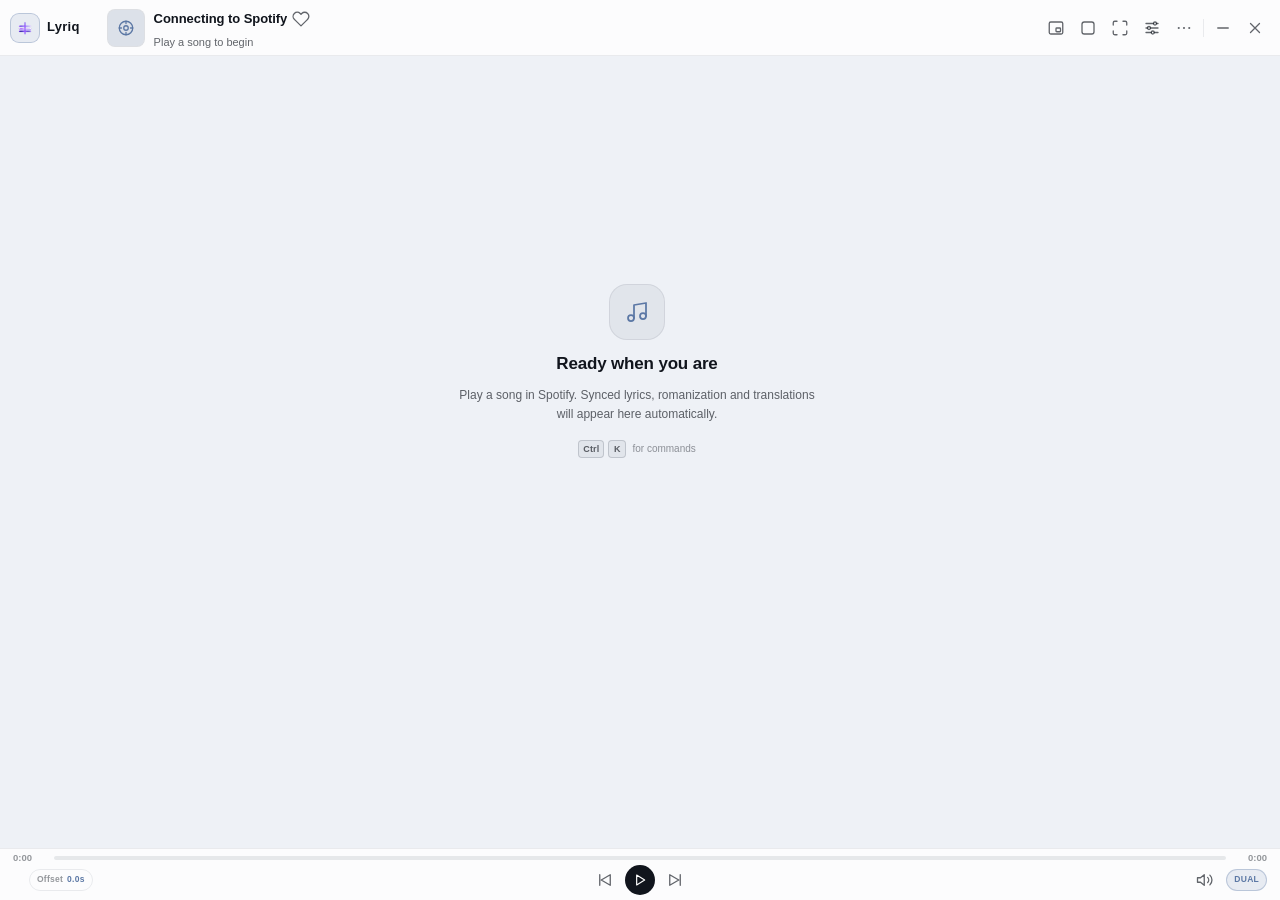
==== web/index.html @ ecde259e "Rebrand application to Lyriq and wire Lyriq Brand Assets - Rename application title to Lyriq across " ====
<!DOCTYPE html>
<html lang="en">
<head>
  <meta charset="UTF-8">
  <meta name="viewport" content="width=device-width, initial-scale=1.0">
  <meta name="color-scheme" content="dark light">
  <title>Lyriq</title>
  <link rel="icon" type="image/x-icon" href="favicon.ico">
  <link rel="stylesheet" href="style.css">
</head>
<body class="mode-window view-both enable-sweep" data-theme="dark" data-theme-choice="system">

  <svg class="sprite" aria-hidden="true" focusable="false" xmlns="http://www.w3.org/2000/svg">
    <symbol id="icon-play" viewBox="0 0 24 24"><path d="M7 4.5v15L19 12z"/></symbol>
    <symbol id="icon-pause" viewBox="0 0 24 24"><path d="M9 5v14M15 5v14"/></symbol>
    <symbol id="icon-prev" viewBox="0 0 24 24"><path d="M19 5v14L7 12zM5 5v14"/></symbol>
    <symbol id="icon-next" viewBox="0 0 24 24"><path d="M5 5v14l12-7zM19 5v14"/></symbol>
    <symbol id="icon-heart" viewBox="0 0 24 24"><path d="M20.8 4.6a5.5 5.5 0 0 0-7.8 0L12 5.7l-1.1-1.1a5.5 5.5 0 0 0-7.8 7.8l1.1 1.1L12 21.2l7.8-7.7 1.1-1.1a5.5 5.5 0 0 0-.1-7.8z"/></symbol>
    <symbol id="icon-heart-filled" viewBox="0 0 24 24"><path d="M20.8 4.6a5.5 5.5 0 0 0-7.8 0L12 5.7l-1.1-1.1a5.5 5.5 0 0 0-7.8 7.8l1.1 1.1L12 21.2l7.8-7.7 1.1-1.1a5.5 5.5 0 0 0-.1-7.8z" fill="currentColor" stroke="none"/></symbol>
    <symbol id="icon-music" viewBox="0 0 24 24"><path d="M9 18V5l12-2v13"/><circle cx="6" cy="18" r="3"/><circle cx="18" cy="16" r="3"/></symbol>
    <symbol id="icon-disc" viewBox="0 0 24 24"><circle cx="12" cy="12" r="9"/><circle cx="12" cy="12" r="3"/><path d="M12 3v3M12 18v3M3 12h3M18 12h3"/></symbol>
    <symbol id="icon-search" viewBox="0 0 24 24"><circle cx="11" cy="11" r="7"/><path d="M21 21l-4.3-4.3"/></symbol>
    <symbol id="icon-settings" viewBox="0 0 24 24"><path d="M4 6h10M18 6h2M4 12h2M10 12h10M4 18h7M15 18h5"/><circle cx="16" cy="6" r="2"/><circle cx="8" cy="12" r="2"/><circle cx="13" cy="18" r="2"/></symbol>
    <symbol id="icon-close" viewBox="0 0 24 24"><path d="M6 6l12 12M18 6L6 18"/></symbol>
    <symbol id="icon-minus" viewBox="0 0 24 24"><path d="M5 12h14"/></symbol>
    <symbol id="icon-pin" viewBox="0 0 24 24"><path d="M12 17v5M9 10.8a2 2 0 0 1-1.1 1.8l-1.8.9A2 2 0 0 0 5 15.2V16a1 1 0 0 0 1 1h12a1 1 0 0 0 1-1v-.8a2 2 0 0 0-1.1-1.8l-1.8-.9A2 2 0 0 1 15 10.8V7a1 1 0 0 1 1-1 2 2 0 0 0 0-4H8a2 2 0 0 0 0 4 1 1 0 0 1 1 1z"/></symbol>
    <symbol id="icon-pip" viewBox="0 0 24 24"><rect x="3" y="4" width="18" height="16" rx="2"/><rect x="12" y="12" width="6" height="5" rx="1"/></symbol>
    <symbol id="icon-square" viewBox="0 0 24 24"><rect x="4" y="4" width="16" height="16" rx="3"/></symbol>
    <symbol id="icon-expand" viewBox="0 0 24 24"><path d="M8 3H5a2 2 0 0 0-2 2v3M16 3h3a2 2 0 0 1 2 2v3M8 21H5a2 2 0 0 1-2-2v-3M16 21h3a2 2 0 0 0 2-2v-3"/></symbol>
    <symbol id="icon-collapse" viewBox="0 0 24 24"><path d="M9 3v4a2 2 0 0 1-2 2H3M15 3v4a2 2 0 0 0 2 2h4M9 21v-4a2 2 0 0 0-2-2H3M15 21v-4a2 2 0 0 1 2-2h4"/></symbol>
    <symbol id="icon-split" viewBox="0 0 24 24"><rect x="3" y="4" width="18" height="16" rx="2"/><path d="M12 4v16"/></symbol>
    <symbol id="icon-more" viewBox="0 0 24 24"><circle cx="5" cy="12" r="1.4" fill="currentColor" stroke="none"/><circle cx="12" cy="12" r="1.4" fill="currentColor" stroke="none"/><circle cx="19" cy="12" r="1.4" fill="currentColor" stroke="none"/></symbol>
    <symbol id="icon-copy" viewBox="0 0 24 24"><rect x="9" y="9" width="11" height="11" rx="2"/><path d="M5 15H4a2 2 0 0 1-2-2V4a2 2 0 0 1 2-2h9a2 2 0 0 1 2 2v1"/></symbol>
    <symbol id="icon-pencil" viewBox="0 0 24 24"><path d="M12 20h9M16.5 3.5a2.1 2.1 0 0 1 3 3L7 19l-4 1 1-4z"/></symbol>
    <symbol id="icon-check" viewBox="0 0 24 24"><path d="M20 6L9 17l-5-5"/></symbol>
    <symbol id="icon-download" viewBox="0 0 24 24"><path d="M12 3v12M7 10l5 5 5-5M5 21h14"/></symbol>
    <symbol id="icon-file-text" viewBox="0 0 24 24"><path d="M14 2H6a2 2 0 0 0-2 2v16a2 2 0 0 0 2 2h12a2 2 0 0 0 2-2V8z"/><path d="M14 2v6h6M9 13h6M9 17h6"/></symbol>
    <symbol id="icon-captions" viewBox="0 0 24 24"><rect x="3" y="5" width="18" height="14" rx="2"/><path d="M7 12h3M14 12h3M7 15h2M12 15h5"/></symbol>
    <symbol id="icon-printer" viewBox="0 0 24 24"><path d="M6 9V3h12v6M6 18H4a2 2 0 0 1-2-2v-4a2 2 0 0 1 2-2h16a2 2 0 0 1 2 2v4a2 2 0 0 1-2 2h-2"/><rect x="6" y="14" width="12" height="8" rx="1"/></symbol>
    <symbol id="icon-history" viewBox="0 0 24 24"><path d="M3 12a9 9 0 1 0 3-6.7L3 8"/><path d="M3 3v5h5M12 7v5l3 2"/></symbol>
    <symbol id="icon-book" viewBox="0 0 24 24"><path d="M4 19.5A2.5 2.5 0 0 1 6.5 17H20V3H6.5A2.5 2.5 0 0 0 4 5.5z"/><path d="M4 19.5A2.5 2.5 0 0 0 6.5 22H20v-5"/></symbol>
    <symbol id="icon-bookmark" viewBox="0 0 24 24"><path d="M6 3h12a1 1 0 0 1 1 1v17l-7-4-7 4V4a1 1 0 0 1 1-1z"/></symbol>
    <symbol id="icon-moon" viewBox="0 0 24 24"><path d="M21 12.8A9 9 0 1 1 11.2 3a7 7 0 0 0 9.8 9.8z"/></symbol>
    <symbol id="icon-sun" viewBox="0 0 24 24"><circle cx="12" cy="12" r="4"/><path d="M12 2v2M12 20v2M4.9 4.9l1.4 1.4M17.7 17.7l1.4 1.4M2 12h2M20 12h2M4.9 19.1l1.4-1.4M17.7 6.3l1.4-1.4"/></symbol>
    <symbol id="icon-monitor" viewBox="0 0 24 24"><rect x="2" y="3" width="20" height="14" rx="2"/><path d="M8 21h8M12 17v4"/></symbol>
    <symbol id="icon-globe" viewBox="0 0 24 24"><circle cx="12" cy="12" r="9"/><path d="M3 12h18M12 3a15 15 0 0 1 0 18a15 15 0 0 1 0-18z"/></symbol>
    <symbol id="icon-volume" viewBox="0 0 24 24"><path d="M11 5L6 9H2v6h4l5 4z"/><path d="M15.5 8.5a5 5 0 0 1 0 7M18.5 5.5a9 9 0 0 1 0 13"/></symbol>
    <symbol id="icon-database" viewBox="0 0 24 24"><ellipse cx="12" cy="5" rx="8" ry="3"/><path d="M4 5v6c0 1.7 3.6 3 8 3s8-1.3 8-3V5M4 11v6c0 1.7 3.6 3 8 3s8-1.3 8-3v-6"/></symbol>
    <symbol id="icon-trash" viewBox="0 0 24 24"><path d="M3 6h18M8 6V4h8v2M6 6l1 15h10l1-15M10 10v7M14 10v7"/></symbol>
    <symbol id="icon-folder" viewBox="0 0 24 24"><path d="M3 7a2 2 0 0 1 2-2h4l2 2h8a2 2 0 0 1 2 2v9a2 2 0 0 1-2 2H5a2 2 0 0 1-2-2z"/></symbol>
    <symbol id="icon-folder-open" viewBox="0 0 24 24"><path d="M3 7a2 2 0 0 1 2-2h4l2 2h8a2 2 0 0 1 2 2v2H5a2 2 0 0 0-2 2z"/><path d="M5 11h16l-2 8H3z"/></symbol>
    <symbol id="icon-refresh" viewBox="0 0 24 24"><path d="M21 12a9 9 0 1 1-2.6-6.4"/><path d="M21 3v6h-6"/></symbol>
    <symbol id="icon-arrow-left" viewBox="0 0 24 24"><path d="M19 12H5M11 18l-6-6 6-6"/></symbol>
    <symbol id="icon-keyboard" viewBox="0 0 24 24"><rect x="2" y="6" width="20" height="12" rx="2"/><path d="M6 10h.01M10 10h.01M14 10h.01M18 10h.01M6 14h.01M18 14h.01M9 14h6"/></symbol>
    <symbol id="icon-info" viewBox="0 0 24 24"><circle cx="12" cy="12" r="9"/><path d="M12 11v5M12 8h.01"/></symbol>
    <symbol id="icon-type" viewBox="0 0 24 24"><path d="M4 7V4h16v3M9 20h6M12 4v16"/></symbol>
    <symbol id="icon-zap" viewBox="0 0 24 24"><path d="M13 2L3 14h8l-1 8 10-12h-8z"/></symbol>
    <symbol id="icon-eye-off" viewBox="0 0 24 24"><path d="M3 3l18 18"/><path d="M10.6 10.6a2 2 0 0 0 2.8 2.8"/><path d="M9.9 5.2A9.8 9.8 0 0 1 12 5c6 0 10 7 10 7a17 17 0 0 1-3 3.8M6.6 6.6A17 17 0 0 0 2 12s4 7 10 7a10 10 0 0 0 4.3-1"/></symbol>
    <symbol id="icon-headphones" viewBox="0 0 24 24"><path d="M4 14v-2a8 8 0 0 1 16 0v2"/><rect x="2" y="14" width="4" height="7" rx="1.5"/><rect x="18" y="14" width="4" height="7" rx="1.5"/></symbol>
    <symbol id="icon-timer" viewBox="0 0 24 24"><circle cx="12" cy="13" r="8"/><path d="M12 9v4l2 2M9 2h6"/></symbol>
    <symbol id="icon-command" viewBox="0 0 24 24"><path d="M9 6a3 3 0 1 0-3 3h12a3 3 0 1 0-3-3v12a3 3 0 1 0 3-3H6a3 3 0 1 0 3 3z"/></symbol>
    <symbol id="icon-chevron-down" viewBox="0 0 24 24"><path d="M6 9l6 6 6-6"/></symbol>
    <symbol id="icon-chevron-up" viewBox="0 0 24 24"><path d="M6 15l6-6 6 6"/></symbol>
    <symbol id="icon-chevron-right" viewBox="0 0 24 24"><path d="M9 6l6 6-6 6"/></symbol>
    <symbol id="icon-alert" viewBox="0 0 24 24"><path d="M12 3L2 21h20z"/><path d="M12 9v5M12 17h.01"/></symbol>
    <symbol id="icon-cloud-off" viewBox="0 0 24 24"><path d="M3 3l18 18M7.5 7.5A5 5 0 0 1 17 11a4 4 0 0 1 2.5 7.2M5 11a4 4 0 0 0-1 7.8h10"/></symbol>
    <symbol id="icon-external" viewBox="0 0 24 24"><path d="M14 3h7v7M21 3l-9 9M18 13v6a2 2 0 0 1-2 2H5a2 2 0 0 1-2-2V8a2 2 0 0 1 2-2h6"/></symbol>
    <symbol id="icon-wifi" viewBox="0 0 24 24"><path d="M2 8.8a16 16 0 0 1 20 0M5 12.5a11 11 0 0 1 14 0M8.5 16a6 6 0 0 1 7 0"/><circle cx="12" cy="19.5" r=".6" fill="currentColor" stroke="none"/></symbol>
    <symbol id="icon-window" viewBox="0 0 24 24"><rect x="3" y="4" width="18" height="16" rx="2"/><path d="M3 9h18"/></symbol>
  </svg>

  <div class="album-backdrop" id="albumBackdrop" aria-hidden="true"></div>

  <div class="app-shell" id="appShell">
    <div class="square-header pywebview-drag-region" id="squareHeader">
      <span class="square-title" id="squareTitle">Connecting…</span>
      <div class="square-header-actions no-drag">
        <button class="icon-btn square-mini-btn" id="btnSquarePin" type="button" aria-label="Always on top" data-tooltip="Always on top">
          <svg class="icon"><use href="#icon-pin"></use></svg>
        </button>
        <button class="icon-btn square-mini-btn" id="btnSquareExpand" type="button" aria-label="Card mode" data-tooltip="Normal mode">
          <svg class="icon"><use href="#icon-expand"></use></svg>
        </button>
        <button class="icon-btn square-mini-btn close-btn" id="btnSquareClose" type="button" aria-label="Close" data-tooltip="Close">
          <svg class="icon"><use href="#icon-close"></use></svg>
        </button>
      </div>
    </div>

    <header class="topbar pywebview-drag-region" id="topbar">
      <div class="brand no-drag">
        <span class="brand-mark" aria-hidden="true"><img src="assets/logo-symbol.png" alt="Lyriq" class="brand-logo-img"></span>
        <span class="brand-name">Lyriq</span>
        <span class="live-bars" id="liveBars" aria-hidden="true"><span></span><span></span><span></span></span>
      </div>

      <div class="now-playing no-drag" id="trackCard">
        <div class="np-art-wrap" id="npArtWrap" title="Scroll to change Windows volume">
          <img class="np-art" id="trackArtwork" alt="" hidden>
          <span class="np-art-fallback" id="trackDisc" aria-hidden="true"><svg class="icon"><use href="#icon-disc"></use></svg></span>
        </div>
        <div class="np-meta">
          <div class="np-title-line">
            <h1 class="track-title" id="trackTitle">Connecting to Spotify</h1>
            <button class="icon-btn heart-btn" id="btnHeart" type="button" aria-label="Favorite song" aria-pressed="false" data-tooltip="Favorite">
              <svg class="icon"><use id="heartUse" href="#icon-heart"></use></svg>
            </button>
          </div>
          <p class="track-sub"><span id="trackArtist">Play a song to begin</span><span class="sep" id="subSep" aria-hidden="true" hidden>·</span><span id="trackAlbum"></span></p>
        </div>
      </div>

      <div class="top-badges no-drag" id="topBadges">
        <span class="badge lang-badge" id="flagBadge" hidden></span>
        <span class="badge provider-badge" id="providerBadge" hidden></span>
        <span class="badge unsynced-badge" id="syncBadge" hidden>UNSYNCED</span>
        <span class="badge ghost-badge" id="ghostBadge" hidden>GHOST</span>
        <span class="badge timer-badge" id="sleepTimerBadge" tabindex="0" role="button" aria-label="Sleep timer active. Activate to cancel." hidden>
          <svg class="icon" aria-hidden="true"><use href="#icon-timer"></use></svg><span id="sleepTimerText">--:--</span>
        </span>
        <span class="status-chip" id="translationStatus" hidden><span class="spinner" aria-hidden="true"></span><span>Translating</span></span>
      </div>

      <div class="top-actions no-drag">
        <button class="icon-btn" id="btnMini" type="button" aria-label="Mini mode" data-tooltip="Mini mode (Ctrl+Shift+M)">
          <svg class="icon"><use href="#icon-pip"></use></svg>
        </button>
        <button class="icon-btn" id="btnSquare" type="button" aria-label="Square mode" data-tooltip="Square mode (Ctrl+Shift+S)">
          <svg class="icon"><use href="#icon-square"></use></svg>
        </button>
        <button class="icon-btn" id="btnFullscreen" type="button" aria-label="Fullscreen" aria-pressed="false" data-tooltip="Fullscreen (F11)">
          <svg class="icon"><use href="#icon-expand"></use></svg>
        </button>
        <button class="icon-btn" id="btnSettings" type="button" aria-label="Settings" data-tooltip="Settings">
          <svg class="icon"><use href="#icon-settings"></use></svg>
        </button>
        <button class="icon-btn" id="btnOverflow" type="button" aria-label="More actions" aria-haspopup="menu" aria-expanded="false" data-tooltip="More actions">
          <svg class="icon"><use href="#icon-more"></use></svg>
        </button>
        <span class="top-divider" aria-hidden="true"></span>
        <button class="icon-btn window-btn" id="btnMin" type="button" aria-label="Minimize window" data-tooltip="Minimize">
          <svg class="icon"><use href="#icon-minus"></use></svg>
        </button>
        <button class="icon-btn window-btn close-btn" id="btnClose" type="button" aria-label="Close window" data-tooltip="Close">
          <svg class="icon"><use href="#icon-close"></use></svg>
        </button>
      </div>

      <div class="menu top-menu" id="overflowMenu" role="menu" aria-label="More actions" hidden>
        <button class="menu-item" id="menuSearchLyrics" type="button" role="menuitem" data-icon="search"><span>Search lyrics</span></button>
        <button class="menu-item" id="menuPalette" type="button" role="menuitem" data-icon="command"><span>Command palette</span><kbd>Ctrl K</kbd></button>
        <div class="menu-sep" role="separator"></div>
        <button class="menu-item" id="menuPin" type="button" role="menuitemcheckbox" aria-checked="false" data-icon="pin"><span>Always on top</span></button>
        <button class="menu-item" id="btnSplitLayout" type="button" role="menuitemcheckbox" aria-checked="false" data-icon="split" hidden><span>Split layout</span></button>
        <button class="menu-item" id="menuGhost" type="button" role="menuitemcheckbox" aria-checked="false" data-icon="eye-off"><span>Ghost mode</span></button>
        <button class="menu-item" id="menuLowPower" type="button" role="menuitemcheckbox" aria-checked="false" data-icon="zap"><span>Low power</span></button>
        <button class="menu-item" id="menuDiscord" type="button" role="menuitemcheckbox" aria-checked="true" data-icon="headphones"><span>Discord presence</span></button>
        <div class="menu-sep" role="separator"></div>
        <button class="menu-item" id="btnHistoryOpen" type="button" role="menuitem" data-icon="history"><span>Song history</span></button>
        <button class="menu-item" id="btnVocabOpen" type="button" role="menuitem" data-icon="book"><span>Vocabulary</span></button>
        <div class="menu-sep" role="separator"></div>
        <button class="menu-item" id="menuExportLrc" type="button" role="menuitem" data-icon="file-text"><span>Export LRC</span></button>
        <button class="menu-item" id="menuExportSrt" type="button" role="menuitem" data-icon="captions"><span>Export SRT</span></button>
        <button class="menu-item" id="menuExportSheet" type="button" role="menuitem" data-icon="printer"><span>Export poster</span></button>
        <button class="menu-item" id="menuOpenLrc" type="button" role="menuitem" data-icon="folder-open"><span>Open LRC folder</span></button>
      </div>
    </header>

    <main class="workspace" id="workspace">
      <section class="fullscreen-stage" id="fullscreenStage" aria-label="Now playing">
        <div class="stage-art-wrap">
          <img class="stage-art" id="stageArtwork" alt="" hidden>
          <span class="stage-disc" id="stageDisc" aria-hidden="true"><svg class="icon"><use href="#icon-disc"></use></svg></span>
        </div>
        <div class="stage-meta">
          <span class="eyebrow">Now playing</span>
          <h2 class="stage-title" id="stageTitle">No track</h2>
          <p class="stage-artist" id="stageArtist">Open Spotify and play a song</p>
          <p class="stage-album" id="stageAlbum"></p>
          <div class="stage-tags">
            <span class="badge" id="stageLang" hidden></span>
            <span class="badge" id="stageProvider" hidden></span>
          </div>
        </div>
      </section>

      <section class="lyrics-pane" id="lyricsPane">
        <div class="preview-banner" id="previewBanner" role="status" hidden>
          <svg class="icon" aria-hidden="true"><use href="#icon-history"></use></svg>
          <span class="preview-label" id="previewLabel">Preview</span>
          <button class="text-btn" id="btnBackToLive" type="button"><svg class="icon" aria-hidden="true"><use href="#icon-arrow-left"></use></svg> Back to live</button>
        </div>

        <div class="instrumental-pill" id="instrumentalPill" hidden>
          <svg class="icon" aria-hidden="true"><use href="#icon-music"></use></svg>
          <span id="instrumentalText">Instrumental</span>
        </div>

        <div class="lyrics-scroll" id="lyricsViewport">
          <div class="empty-state" id="idleState">
            <span class="empty-icon" aria-hidden="true"><svg class="icon"><use href="#icon-music"></use></svg></span>
            <h2>Ready when you are</h2>
            <p>Play a song in Spotify. Synced lyrics, romanization and translations will appear here automatically.</p>
            <div class="empty-hint"><kbd>Ctrl</kbd><kbd>K</kbd><span>for commands</span></div>
          </div>

          <div class="skeleton" id="skeletonState" aria-hidden="true" hidden>
            <div class="sk-line w-72"></div>
            <div class="sk-line w-52 sk-small"></div>
            <div class="sk-space"></div>
            <div class="sk-line w-88"></div>
            <div class="sk-line w-64 sk-small"></div>
            <div class="sk-space"></div>
            <div class="sk-line w-80"></div>
            <div class="sk-line w-44 sk-small"></div>
            <div class="sk-space"></div>
            <div class="sk-line w-68"></div>
            <div class="sk-line w-56 sk-small"></div>
          </div>

          <div class="lyrics-list" id="lyricsList" role="list" hidden></div>

          <div class="empty-state error-state" id="noLyricsState" role="alert" hidden>
            <span class="empty-icon" id="errorIcon" aria-hidden="true"><svg class="icon"><use href="#icon-search"></use></svg></span>
            <h2 id="errorTitle">No lyrics found</h2>
            <p id="errorMessage">This track has no lyrics in the library yet.</p>
            <div class="empty-actions">
              <button class="btn btn-primary" id="btnRetry" type="button"><svg class="icon" aria-hidden="true"><use href="#icon-refresh"></use></svg> Retry</button>
              <button class="btn" id="btnSearchLyrics" type="button"><svg class="icon" aria-hidden="true"><use href="#icon-search"></use></svg> Search lyrics</button>
            </div>
          </div>
        </div>
      </section>
    </main>

    <footer class="player-dock" id="playerDock">
      <div class="dock-progress">
        <span class="time-stamp" id="currentTime">0:00</span>
        <div class="scrub-track" id="scrubTrack" role="slider" tabindex="0" aria-label="Seek" aria-valuemin="0" aria-valuemax="0" aria-valuenow="0">
          <span class="scrub-fill" id="scrubFill"></span>
          <span class="scrub-handle" id="scrubHandle"></span>
        </div>
        <span class="time-stamp" id="totalTime">0:00</span>
      </div>
      <div class="dock-main">
        <div class="dock-left">
          <span class="playing-indicator" id="playingIndicator" aria-hidden="true"><span></span><span></span><span></span></span>
          <button class="dock-chip" id="btnOffsetChip" type="button" data-tooltip="Lyric offset for this song" aria-label="Lyric offset for this song">
            <span>Offset</span><span class="dock-offset" id="dockOffset">0.0s</span>
          </button>
        </div>
        <div class="dock-controls">
          <button class="icon-btn transport" id="btnPrev" type="button" aria-label="Previous track" data-tooltip="Previous">
            <svg class="icon"><use href="#icon-prev"></use></svg>
          </button>
          <button class="play-btn" id="btnPlayPause" type="button" aria-label="Play" data-tooltip="Play or pause">
            <svg class="icon"><use id="playUse" href="#icon-play"></use></svg>
          </button>
          <button class="icon-btn transport" id="btnNext" type="button" aria-label="Next track" data-tooltip="Next">
            <svg class="icon"><use href="#icon-next"></use></svg>
          </button>
        </div>
        <div class="dock-right">
          <button class="icon-btn" id="btnVolume" type="button" aria-label="Volume help" data-tooltip="Scroll the album art to change Windows volume">
            <svg class="icon"><use href="#icon-volume"></use></svg>
          </button>
          <button class="dock-chip view-chip" id="btnViewMode" type="button" data-tooltip="Lyrics view: Dual, translation or original" aria-label="Cycle lyrics view mode">
            <span id="viewModeText">DUAL</span>
          </button>
        </div>
      </div>
    </footer>

    <footer class="square-footer" id="squareFooter">
      <div class="square-progress-bar" id="squareScrubTrack" role="slider" tabindex="0" aria-label="Seek" aria-valuemin="0" aria-valuemax="0" aria-valuenow="0">
        <span class="square-progress-fill" id="squareScrubFill"></span>
      </div>
      <div class="square-footer-main">
        <div class="square-footer-left">
          <span class="square-time" id="squareTime">0:00</span>
          <button class="square-chip" id="btnSquareViewMode" type="button" data-tooltip="Cycle lyrics view (Dual / Translation / Original)" aria-label="Cycle lyrics view">
            <span id="squareViewModeText">DUAL</span>
          </button>
        </div>
        <div class="square-footer-center">
          <button class="icon-btn square-ctrl-btn" id="btnSquarePrev" type="button" aria-label="Previous track" data-tooltip="Previous">
            <svg class="icon"><use href="#icon-prev"></use></svg>
          </button>
          <button class="icon-btn square-ctrl-btn square-play-btn" id="btnSquarePlay" type="button" aria-label="Play" data-tooltip="Play or pause">
            <svg class="icon"><use id="squarePlayUse" href="#icon-play"></use></svg>
          </button>
          <button class="icon-btn square-ctrl-btn" id="btnSquareNext" type="button" aria-label="Next track" data-tooltip="Next">
            <svg class="icon"><use href="#icon-next"></use></svg>
          </button>
        </div>
        <div class="square-footer-right">
          <button class="icon-btn square-ctrl-btn" id="btnSquareToMini" type="button" aria-label="Mini mode" data-tooltip="Mini mode (Ctrl+Shift+M)">
            <svg class="icon"><use href="#icon-pip"></use></svg>
          </button>
          <button class="icon-btn square-ctrl-btn" id="btnSquareToCard" type="button" aria-label="Card mode" data-tooltip="Card mode">
            <svg class="icon"><use href="#icon-split"></use></svg>
          </button>
          <div class="square-resize-handle no-drag" id="squareResizeHandle" title="Drag to resize square. Double-click to cycle sizes.">
            <svg viewBox="0 0 10 10" width="10" height="10" aria-hidden="true">
              <path d="M8 2 L2 8 M9 5 L5 9 M9 8 L8 9" stroke="currentColor" stroke-width="1.2" stroke-linecap="round" fill="none"/>
            </svg>
          </div>
        </div>
      </div>
    </footer>
  </div>

  <div class="mini-bar pywebview-drag-region" id="miniBar" hidden>
    <div class="mini-resize-handle mini-resize-left no-drag" id="miniResizeLeft" title="Drag to resize width. Double-click to cycle width presets."></div>
    <div class="mini-resize-handle mini-resize-right no-drag" id="miniResizeRight" title="Drag to resize width. Double-click to cycle width presets."></div>
    <div class="mini-main-row">
      <div class="mini-art-wrap no-drag" id="miniArtWrap" title="Scroll to change Windows volume">
        <img class="mini-art" id="miniArtwork" alt="" hidden>
        <span class="mini-art-fallback" id="miniDisc" aria-hidden="true"><svg class="icon"><use href="#icon-disc"></use></svg></span>
      </div>
      <div class="mini-center">
        <div class="mini-line" id="miniOriginal">Connecting…</div>
        <div class="mini-romaji" id="miniRomaji"></div>
        <div class="mini-translation" id="miniTranslation"></div>
        <div class="mini-progress" aria-hidden="true"><span id="miniProgressFill"></span></div>
      </div>
      <div class="mini-actions no-drag">
        <button class="mini-btn" id="btnMiniPlay" type="button" aria-label="Play" data-tooltip="Play or pause">
          <svg class="icon"><use id="miniPlayUse" href="#icon-play"></use></svg>
        </button>
        <button class="mini-btn" id="btnMiniNext" type="button" aria-label="Next track" data-tooltip="Next">
          <svg class="icon"><use href="#icon-next"></use></svg>
        </button>
        <button class="mini-btn" id="btnMiniLyrics" type="button" aria-label="Show lyrics" aria-pressed="false" data-tooltip="Show lyrics">
          <svg class="icon"><use id="miniLyricsUse" href="#icon-chevron-up"></use></svg>
        </button>
        <button class="mini-btn" id="btnMiniOpen" type="button" aria-label="Open full window" data-tooltip="Open full window">
          <svg class="icon"><use href="#icon-expand"></use></svg>
        </button>
        <button class="mini-btn" id="btnMiniSquare" type="button" aria-label="Square mode" data-tooltip="Square mode (Ctrl+Shift+S)">
          <svg class="icon"><use href="#icon-square"></use></svg>
        </button>
        <button class="mini-btn hover-action" id="btnMiniPin" type="button" aria-label="Always on top" aria-pressed="false" data-tooltip="Always on top">
          <svg class="icon"><use href="#icon-pin"></use></svg>
        </button>
        <button class="mini-btn hover-action close-btn" id="btnMiniClose" type="button" aria-label="Close window" data-tooltip="Close">
          <svg class="icon"><use href="#icon-close"></use></svg>
        </button>
      </div>
    </div>
    <div class="mini-drawer" id="miniDrawer" hidden>
      <div class="mini-lyrics-scroll" id="miniLyricsScroll"></div>
    </div>
  </div>

  <div class="overlay" id="settingsOverlay" hidden>
    <aside class="sheet" id="settingsSheet" role="dialog" aria-modal="true" aria-labelledby="settingsTitle" tabindex="-1">
      <header class="sheet-head">
        <div>
          <span class="eyebrow">Preferences</span>
          <h2 id="settingsTitle">Settings</h2>
        </div>
        <button class="icon-btn" id="btnSettingsClose" type="button" aria-label="Close settings" data-tooltip="Close">
          <svg class="icon"><use href="#icon-close"></use></svg>
        </button>
      </header>
      <nav class="sheet-tabs" role="tablist" aria-label="Settings sections">
        <button class="sheet-tab is-active" id="tab-appearance" type="button" role="tab" aria-selected="true" aria-controls="panel-appearance" data-tab="appearance">Appearance</button>
        <button class="sheet-tab" id="tab-lyrics" type="button" role="tab" aria-selected="false" aria-controls="panel-lyrics" data-tab="lyrics" tabindex="-1">Lyrics</button>
        <button class="sheet-tab" id="tab-translation" type="button" role="tab" aria-selected="false" aria-controls="panel-translation" data-tab="translation" tabindex="-1">Translation</button>
        <button class="sheet-tab" id="tab-playback" type="button" role="tab" aria-selected="false" aria-controls="panel-playback" data-tab="playback" tabindex="-1">Playback</button>
        <button class="sheet-tab" id="tab-shortcuts" type="button" role="tab" aria-selected="false" aria-controls="panel-shortcuts" data-tab="shortcuts" tabindex="-1">Shortcuts</button>
        <button class="sheet-tab" id="tab-data" type="button" role="tab" aria-selected="false" aria-controls="panel-data" data-tab="data" tabindex="-1">Data</button>
        <button class="sheet-tab" id="tab-about" type="button" role="tab" aria-selected="false" aria-controls="panel-about" data-tab="about" tabindex="-1">About</button>
      </nav>
      <div class="sheet-body">
        <section class="sheet-panel" id="panel-appearance" role="tabpanel" aria-labelledby="tab-appearance">
          <div class="setting-block">
            <span class="setting-label">Theme</span>
            <div class="segmented" id="themeGroup" role="group" aria-label="Theme">
              <button type="button" data-theme-choice="system"><svg class="icon" aria-hidden="true"><use href="#icon-monitor"></use></svg> System</button>
              <button type="button" data-theme-choice="dark"><svg class="icon" aria-hidden="true"><use href="#icon-moon"></use></svg> Dark</button>
              <button type="button" data-theme-choice="light"><svg class="icon" aria-hidden="true"><use href="#icon-sun"></use></svg> Light</button>
              <button type="button" data-theme-choice="oled">OLED</button>
            </div>
            <p class="setting-help">The album art sets a dynamic accent and a still, blurred backdrop.</p>
          </div>
          <div class="setting-row">
            <div><span class="setting-label">Font size</span><span class="setting-help">Scale lyrics and interface text.</span></div>
            <output class="setting-value" id="fontScaleVal">100%</output>
          </div>
          <input class="slider" id="sliderFontScale" type="range" min="85" max="130" step="5" value="100" aria-label="Font scale">
          <div class="setting-row">
            <div><span class="setting-label">Low power</span><span class="setting-help">Disables animation, the backdrop and the smooth playback loop.</span></div>
            <button class="switch" id="checkLowPower" type="button" role="switch" data-tooltip="Low power mode" aria-checked="false" aria-label="Low power mode"><span class="switch-thumb"></span></button>
          </div>
        </section>

        <section class="sheet-panel" id="panel-lyrics" role="tabpanel" aria-labelledby="tab-lyrics" hidden>
          <div class="setting-block">
            <span class="setting-label">Lyrics view</span>
            <div class="segmented" id="viewModeGroup" role="group" aria-label="Lyrics view">
              <button type="button" data-lyrics-mode="both">Dual</button>
              <button type="button" data-lyrics-mode="trans-only">Translation</button>
              <button type="button" data-lyrics-mode="orig-only">Original</button>
            </div>
          </div>
          <div class="setting-row">
            <div><span class="setting-label">Romanization</span><span class="setting-help" id="romajiSettingsLabel">Phonetics (Romanization)</span></div>
            <button class="switch" id="checkRomaji" type="button" role="switch" data-tooltip="Romanization" aria-checked="true" aria-label="Romanization"><span class="switch-thumb"></span></button>
          </div>
          <div class="setting-row">
            <div><span class="setting-label">Karaoke sweep</span><span class="setting-help">Ink the active line as it is sung.</span></div>
            <button class="switch" id="checkSweep" type="button" role="switch" data-tooltip="Karaoke sweep" aria-checked="true" aria-label="Karaoke sweep"><span class="switch-thumb"></span></button>
          </div>
          <div class="setting-row">
            <div><span class="setting-label">Word lookup</span><span class="setting-help">Double-click any word to translate it.</span></div>
            <button class="switch" id="checkLearner" type="button" role="switch" data-tooltip="Word lookup" aria-checked="true" aria-label="Word lookup"><span class="switch-thumb"></span></button>
          </div>
          <div class="setting-block offset-block">
            <span class="setting-label">Sync offset</span>
            <p class="setting-help">Saved per song. Positive values delay the lyrics.</p>
            <div class="nudge-row">
              <button class="nudge-btn" id="btnNudgeMinus" type="button" aria-label="Offset back 0.2 seconds">−0.2s</button>
              <output class="nudge-val" id="nudgeOffsetVal">0.0s</output>
              <button class="nudge-btn" id="btnNudgePlus" type="button" aria-label="Offset forward 0.2 seconds">+0.2s</button>
              <button class="nudge-btn reset" id="btnNudgeReset" type="button">Reset</button>
            </div>
            <p class="setting-help" id="offsetSongLabel">No song selected.</p>
          </div>
        </section>

        <section class="sheet-panel" id="panel-translation" role="tabpanel" aria-labelledby="tab-translation" hidden>
          <div class="setting-block">
            <span class="setting-label">Translate into</span>
            <div class="select" id="langSelect" data-value="en"></div>
            <p class="setting-help">Changing the language reloads the current lyrics and translations.</p>
          </div>
          <div class="setting-block">
            <span class="setting-label">Providers</span>
            <p class="setting-help">Lyrics come from local LRC files, LRCLIB or NetEase. Translation and phonetics run in the background, then stream into the view.</p>
          </div>
        </section>

        <section class="sheet-panel" id="panel-playback" role="tabpanel" aria-labelledby="tab-playback" hidden>
          <div class="setting-row">
            <div><span class="setting-label">Discord presence</span><span class="setting-help">Share the current song on Discord.</span></div>
            <button class="switch" id="checkDiscord" type="button" role="switch" data-tooltip="Discord presence" aria-checked="true" aria-label="Discord presence"><span class="switch-thumb"></span></button>
          </div>
          <div class="setting-row">
            <div><span class="setting-label">Always on top</span><span class="setting-help">Keep the window above other apps.</span></div>
            <button class="switch" id="checkPin" type="button" role="switch" data-tooltip="Always on top" aria-checked="false" aria-label="Always on top"><span class="switch-thumb"></span></button>
          </div>
          <div class="setting-row">
            <div><span class="setting-label">Ghost mode</span><span class="setting-help">Click-through overlay for games. Toggle with Ctrl+Shift+G.</span></div>
            <button class="switch" id="checkGhost" type="button" role="switch" data-tooltip="Ghost mode" aria-checked="false" aria-label="Ghost mode"><span class="switch-thumb"></span></button>
          </div>
          <div class="setting-block">
            <span class="setting-label">Sleep timer</span>
            <div class="select" id="sleepSelect" data-value="0"></div>
            <p class="setting-help">Pauses Spotify when the timer ends. Cancel from the timer badge or the toast.</p>
          </div>
          <div class="setting-row">
            <div><span class="setting-label">Start with Windows</span><span class="setting-help" id="startupHelp">Launch the companion at sign-in.</span></div>
            <button class="switch" id="checkStartup" type="button" role="switch" data-tooltip="Start with Windows" aria-checked="false" aria-label="Start with Windows"><span class="switch-thumb"></span></button>
          </div>
        </section>

        <section class="sheet-panel" id="panel-shortcuts" role="tabpanel" aria-labelledby="tab-shortcuts" hidden>
          <div class="setting-block">
            <span class="setting-label">Global shortcuts</span>
            <p class="setting-help">These work anywhere in Windows.</p>
            <div class="shortcut-list">
              <div class="shortcut-row"><span>Ghost mode</span><kbd>Ctrl+Shift+G</kbd></div>
              <div class="shortcut-row"><span>Mini mode</span><kbd>Ctrl+Shift+M</kbd></div>
              <div class="shortcut-row"><span>Boss key (hide/show)</span><kbd>Ctrl+Shift+H</kbd></div>
              <div class="shortcut-row"><span>Cycle lyrics view</span><kbd>Ctrl+Shift+L</kbd></div>
              <div class="shortcut-row"><span>Spotify play/pause</span><kbd>Ctrl+Shift+Space</kbd></div>
            </div>
          </div>
          <div class="setting-block">
            <span class="setting-label">In the app</span>
            <div class="shortcut-list">
              <div class="shortcut-row"><span>Command palette</span><kbd>Ctrl+K</kbd></div>
              <div class="shortcut-row"><span>Fullscreen</span><kbd>F11</kbd></div>
              <div class="shortcut-row"><span>Close panel or exit fullscreen</span><kbd>Esc</kbd></div>
              <div class="shortcut-row"><span>Seek to line</span><span class="shortcut-text">Click a lyric</span></div>
              <div class="shortcut-row"><span>Copy or edit line</span><span class="shortcut-text">Right-click a lyric</span></div>
              <div class="shortcut-row"><span>Word lookup</span><span class="shortcut-text">Double-click a word</span></div>
              <div class="shortcut-row"><span>System volume</span><span class="shortcut-text">Scroll over album art</span></div>
            </div>
          </div>
        </section>

        <section class="sheet-panel" id="panel-data" role="tabpanel" aria-labelledby="tab-data" hidden>
          <div class="setting-block">
            <span class="setting-label">Cache</span>
            <dl class="cache-stats" id="cacheStats">
              <div><dt>Status</dt><dd>Loading…</dd></div>
            </dl>
            <div class="button-row">
              <button class="btn btn-sm" id="btnRefreshCache" type="button"><svg class="icon" aria-hidden="true"><use href="#icon-refresh"></use></svg> Refresh</button>
              <button class="btn btn-sm btn-danger" id="btnClearCache" type="button"><svg class="icon" aria-hidden="true"><use href="#icon-trash"></use></svg> Clear cache</button>
            </div>
          </div>
          <div class="setting-block">
            <span class="setting-label">Local lyrics</span>
            <p class="setting-help path-text" id="lrcFolderPath">Checking folder…</p>
            <div class="button-row">
              <button class="btn btn-sm" id="btnOpenLrcFolder" type="button"><svg class="icon" aria-hidden="true"><use href="#icon-folder-open"></use></svg> Open folder</button>
              <button class="btn btn-sm" id="btnSettingsSearchLyrics" type="button"><svg class="icon" aria-hidden="true"><use href="#icon-search"></use></svg> Search lyrics</button>
            </div>
          </div>
          <div class="setting-block">
            <span class="setting-label">Library</span>
            <div class="button-row">
              <button class="btn btn-sm" id="btnSettingsHistory" type="button"><svg class="icon" aria-hidden="true"><use href="#icon-history"></use></svg> History</button>
              <button class="btn btn-sm" id="btnSettingsVocab" type="button"><svg class="icon" aria-hidden="true"><use href="#icon-book"></use></svg> Vocabulary</button>
            </div>
          </div>
          <div class="setting-block">
            <span class="setting-label">Export</span>
            <div class="button-row wrap">
              <button class="btn btn-sm" id="btnExportLrc" type="button"><svg class="icon" aria-hidden="true"><use href="#icon-file-text"></use></svg> LRC</button>
              <button class="btn btn-sm" id="btnExportSrt" type="button"><svg class="icon" aria-hidden="true"><use href="#icon-captions"></use></svg> SRT</button>
              <button class="btn btn-sm" id="btnExportSheet" type="button"><svg class="icon" aria-hidden="true"><use href="#icon-printer"></use></svg> Poster</button>
              <button class="btn btn-sm" id="btnCopyLine" type="button"><svg class="icon" aria-hidden="true"><use href="#icon-copy"></use></svg> Copy line</button>
              <button class="btn btn-sm" id="btnCopyAll" type="button"><svg class="icon" aria-hidden="true"><use href="#icon-copy"></use></svg> Copy all</button>
            </div>
          </div>
        </section>

        <section class="sheet-panel" id="panel-about" role="tabpanel" aria-labelledby="tab-about" hidden>
          <div class="about-head">
            <span class="brand-mark large" aria-hidden="true"><img src="assets/logo-symbol.png" alt="Lyriq" class="brand-logo-img large"></span>
            <div><h3>Lyriq</h3><p>Version 3.0 · Hear it. Read it. Understand it.</p></div>
          </div>
          <p class="about-copy">A premium lyrics-first desktop companion centered on synchronized lyrics, translation, and language understanding.</p>
          <dl class="about-list">
            <div><dt>Lyrics</dt><dd>Local LRC, LRCLIB, NetEase</dd></div>
            <div><dt>Translation</dt><dd>Google Translate</dd></div>
            <div><dt>Interface</dt><dd>Vanilla HTML, CSS and JavaScript</dd></div>
          </dl>
        </section>
      </div>
    </aside>
  </div>

  <div class="overlay" id="historyModal" hidden>
    <div class="modal" role="dialog" aria-modal="true" aria-labelledby="historyTitle" tabindex="-1">
      <header class="modal-head">
        <div><span class="eyebrow">Library</span><h2 id="historyTitle">Song history</h2></div>
        <button class="icon-btn" id="btnHistoryClose" type="button" aria-label="Close history" data-tooltip="Close"><svg class="icon"><use href="#icon-close"></use></svg></button>
      </header>
      <div class="modal-toolbar">
        <label class="search-field"><svg class="icon" aria-hidden="true"><use href="#icon-search"></use></svg><input id="historySearch" type="search" placeholder="Search history" aria-label="Search song history"></label>
      </div>
      <div class="modal-body" id="historyList"></div>
      <footer class="modal-foot">Choose a song to preview its lyrics. Playback stays on the live track.</footer>
    </div>
  </div>

  <div class="overlay" id="vocabModal" hidden>
    <div class="modal" role="dialog" aria-modal="true" aria-labelledby="vocabTitle" tabindex="-1">
      <header class="modal-head">
        <div><span class="eyebrow">Study</span><h2 id="vocabTitle">Vocabulary</h2></div>
        <div class="modal-head-actions">
          <button class="icon-btn" id="btnExportVocab" type="button" aria-label="Export vocabulary as CSV" data-tooltip="Export CSV"><svg class="icon"><use href="#icon-download"></use></svg></button>
          <button class="icon-btn" id="btnVocabClose" type="button" aria-label="Close vocabulary" data-tooltip="Close"><svg class="icon"><use href="#icon-close"></use></svg></button>
        </div>
      </header>
      <div class="modal-toolbar">
        <label class="search-field"><svg class="icon" aria-hidden="true"><use href="#icon-search"></use></svg><input id="vocabSearch" type="search" placeholder="Search words" aria-label="Search vocabulary"></label>
      </div>
      <div class="modal-body" id="vocabList"></div>
    </div>
  </div>

  <div class="overlay" id="searchModal" hidden>
    <div class="modal modal-wide" role="dialog" aria-modal="true" aria-labelledby="searchTitle" tabindex="-1">
      <header class="modal-head">
        <div><span class="eyebrow">Library</span><h2 id="searchTitle">Search lyrics</h2></div>
        <button class="icon-btn" id="btnSearchClose" type="button" aria-label="Close search" data-tooltip="Close"><svg class="icon"><use href="#icon-close"></use></svg></button>
      </header>
      <form class="search-form" id="searchLyricsForm">
        <label><span>Artist</span><input class="text-input" id="searchArtist" type="text" autocomplete="off"></label>
        <label><span>Title</span><input class="text-input" id="searchTitleInput" type="text" autocomplete="off"></label>
        <label class="duration-field"><span>Duration (s)</span><input class="text-input" id="searchDuration" type="number" min="0" step="1"></label>
        <button class="btn btn-primary" id="btnSearchSubmit" type="submit"><svg class="icon" aria-hidden="true"><use href="#icon-search"></use></svg> Search</button>
      </form>
      <div class="modal-body" id="searchResults"></div>
      <footer class="modal-foot search-foot">
        <span class="path-text" id="searchFolderPath">Local LRC folder</span>
        <button class="text-btn" id="btnSearchOpenFolder" type="button"><svg class="icon" aria-hidden="true"><use href="#icon-folder-open"></use></svg> Open LRC folder</button>
      </footer>
    </div>
  </div>

  <div class="overlay palette-overlay" id="commandPalette" hidden>
    <div class="palette" role="dialog" aria-modal="true" aria-labelledby="paletteLabel">
      <div class="palette-input-row">
        <svg class="icon" aria-hidden="true"><use href="#icon-search"></use></svg>
        <input id="paletteInput" type="text" role="combobox" aria-expanded="true" aria-controls="paletteList" aria-autocomplete="list" placeholder="Search commands, songs and words" aria-label="Command palette">
        <kbd>Esc</kbd>
      </div>
      <div class="palette-list" id="paletteList" role="listbox" aria-labelledby="paletteLabel"></div>
      <div class="palette-foot"><span id="paletteLabel">Commands and library</span><span>↑↓ navigate · Enter run</span></div>
    </div>
  </div>

  <div class="context-menu" id="lineContextMenu" role="menu" hidden>
    <button class="menu-item" id="ctxCopy" type="button" role="menuitem" data-icon="copy"><span>Copy line</span></button>
    <button class="menu-item" id="ctxEdit" type="button" role="menuitem" data-icon="pencil"><span>Edit line</span></button>
  </div>

  <div class="dict-card" id="dictCard" role="dialog" aria-label="Word lookup" hidden>
    <div class="dict-top">
      <div class="dict-word-info">
        <span class="dict-word" id="dictWord">Word</span>
        <span class="dict-romaji" id="dictRomaji"></span>
      </div>
      <div class="dict-actions">
        <button class="icon-btn small" id="btnDictSpeak" type="button" aria-label="Pronounce word" data-tooltip="Pronounce"><svg class="icon"><use href="#icon-volume"></use></svg></button>
        <button class="icon-btn small" id="btnDictSave" type="button" aria-label="Save word" data-tooltip="Save to vocabulary"><svg class="icon"><use href="#icon-bookmark"></use></svg></button>
        <button class="icon-btn small" id="btnDictCopy" type="button" aria-label="Copy definition" data-tooltip="Copy"><svg class="icon"><use href="#icon-copy"></use></svg></button>
        <button class="icon-btn small" id="btnDictClose" type="button" aria-label="Close word lookup" data-tooltip="Close"><svg class="icon"><use href="#icon-close"></use></svg></button>
      </div>
    </div>
    <p class="dict-meaning" id="dictMeaning">Translating…</p>
    <div class="dict-meta"><span id="dictLang">Detecting language</span><span>Double-click a word to look it up</span></div>
  </div>

  <div class="toast-container" id="toastContainer" aria-live="polite" aria-atomic="false"></div>

  <script src="app.js"></script>
</body>
</html>
---- web/style.css ----
/* ==========================================================================
   Spotify Realtime Lyrics - Modular Stylesheet Aggregator
   ========================================================================== */

@import url('css/variables.css');
@import url('css/base.css');
@import url('css/topbar.css');
@import url('css/buttons.css');
@import url('css/menus.css');
@import url('css/lyrics.css');
@import url('css/karaoke.css');
@import url('css/views.css');
@import url('css/empty-states.css');
@import url('css/player-dock.css');
@import url('css/fullscreen.css');
@import url('css/square.css');
@import url('css/mini.css');
@import url('css/sheet.css');
@import url('css/controls.css');
@import url('css/settings.css');
@import url('css/modals.css');
@import url('css/search-modal.css');
@import url('css/palette.css');
@import url('css/select.css');
@import url('css/context-menu.css');
@import url('css/toasts.css');
@import url('css/responsive.css');
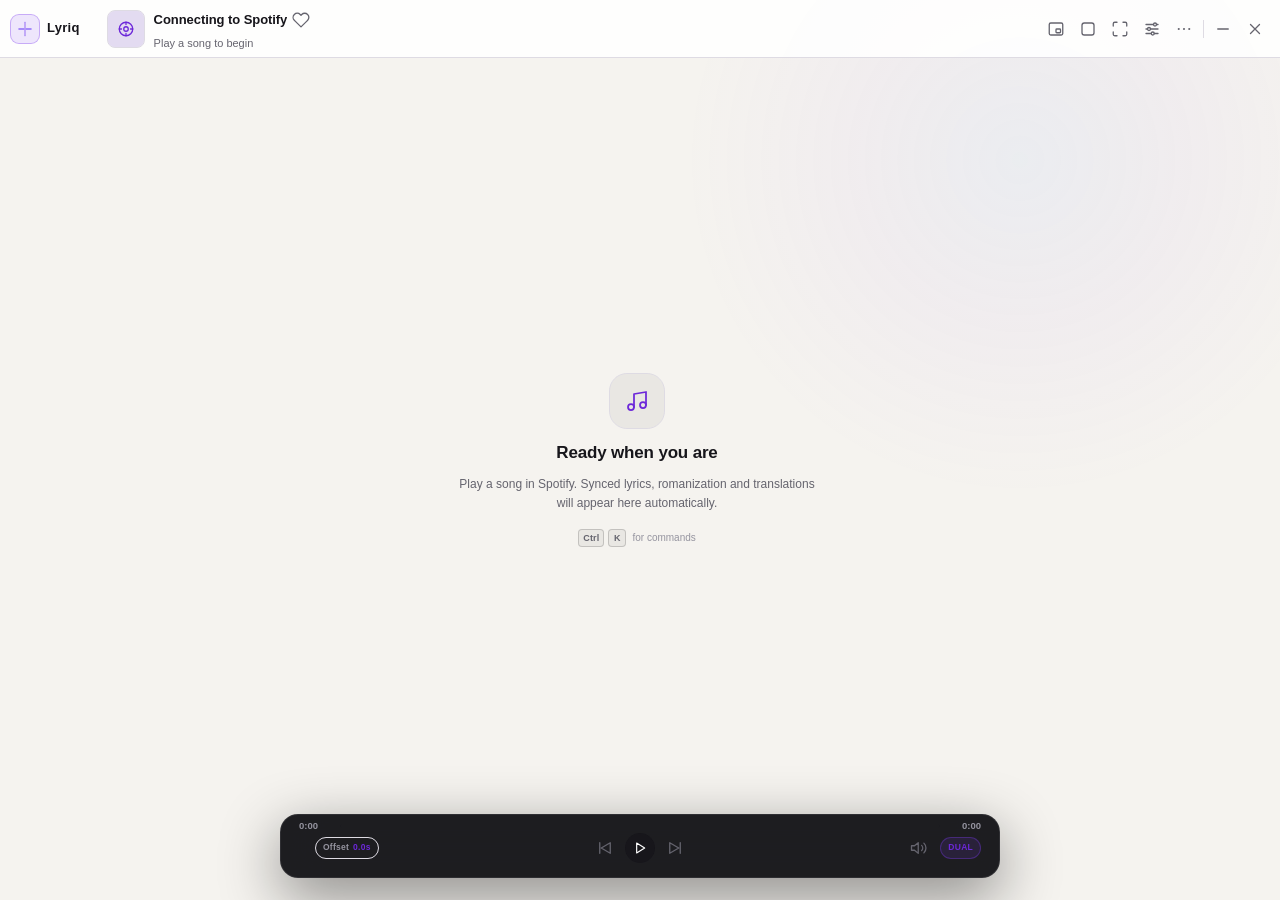
==== commit 614e8d86: "Implement Lyriq UI/UX Kit design system and visual direction - Apply canonical design tokens from to" ====
--- a/web/index.html
+++ b/web/index.html
@@ -89,7 +89,7 @@
 
     <header class="topbar pywebview-drag-region" id="topbar">
       <div class="brand no-drag">
-        <span class="brand-mark" aria-hidden="true"><img src="assets/logo-symbol.png" alt="Lyriq" class="brand-logo-img"></span>
+        <span class="brand-mark" aria-hidden="true"><img src="assets/lyriq-symbol-color.svg" alt="Lyriq" class="brand-logo-img"></span>
         <span class="brand-name">Lyriq</span>
         <span class="live-bars" id="liveBars" aria-hidden="true"><span></span><span></span><span></span></span>
       </div>
@@ -532,7 +532,7 @@
 
         <section class="sheet-panel" id="panel-about" role="tabpanel" aria-labelledby="tab-about" hidden>
           <div class="about-head">
-            <span class="brand-mark large" aria-hidden="true"><img src="assets/logo-symbol.png" alt="Lyriq" class="brand-logo-img large"></span>
+            <span class="brand-mark large" aria-hidden="true"><img src="assets/lyriq-symbol-color.svg" alt="Lyriq" class="brand-logo-img large"></span>
             <div><h3>Lyriq</h3><p>Version 3.0 · Hear it. Read it. Understand it.</p></div>
           </div>
           <p class="about-copy">A premium lyrics-first desktop companion centered on synchronized lyrics, translation, and language understanding.</p>
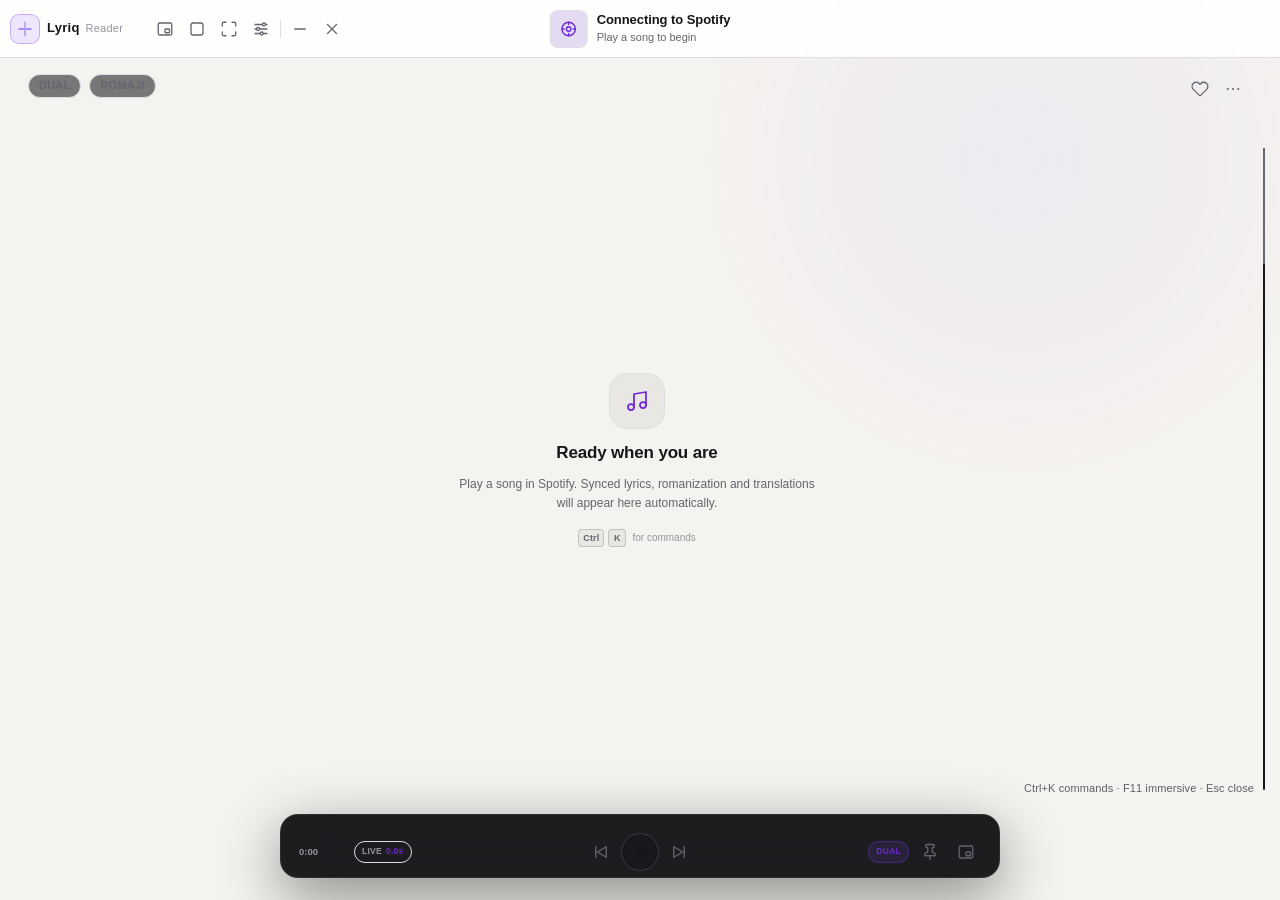
==== commit 5fe8cf14: "Complete Lyriq UI redesign adhering strictly to canonical UI/UX Kit handoff" ====
--- a/web/index.html
+++ b/web/index.html
@@ -90,7 +90,7 @@
     <header class="topbar pywebview-drag-region" id="topbar">
       <div class="brand no-drag">
         <span class="brand-mark" aria-hidden="true"><img src="assets/lyriq-symbol-color.svg" alt="Lyriq" class="brand-logo-img"></span>
-        <span class="brand-name">Lyriq</span>
+        <span class="brand-name">Lyriq <small class="brand-sub">Reader</small></span>
         <span class="live-bars" id="liveBars" aria-hidden="true"><span></span><span></span><span></span></span>
       </div>
 
@@ -102,23 +102,9 @@
         <div class="np-meta">
           <div class="np-title-line">
             <h1 class="track-title" id="trackTitle">Connecting to Spotify</h1>
-            <button class="icon-btn heart-btn" id="btnHeart" type="button" aria-label="Favorite song" aria-pressed="false" data-tooltip="Favorite">
-              <svg class="icon"><use id="heartUse" href="#icon-heart"></use></svg>
-            </button>
           </div>
           <p class="track-sub"><span id="trackArtist">Play a song to begin</span><span class="sep" id="subSep" aria-hidden="true" hidden>·</span><span id="trackAlbum"></span></p>
         </div>
-      </div>
-
-      <div class="top-badges no-drag" id="topBadges">
-        <span class="badge lang-badge" id="flagBadge" hidden></span>
-        <span class="badge provider-badge" id="providerBadge" hidden></span>
-        <span class="badge unsynced-badge" id="syncBadge" hidden>UNSYNCED</span>
-        <span class="badge ghost-badge" id="ghostBadge" hidden>GHOST</span>
-        <span class="badge timer-badge" id="sleepTimerBadge" tabindex="0" role="button" aria-label="Sleep timer active. Activate to cancel." hidden>
-          <svg class="icon" aria-hidden="true"><use href="#icon-timer"></use></svg><span id="sleepTimerText">--:--</span>
-        </span>
-        <span class="status-chip" id="translationStatus" hidden><span class="spinner" aria-hidden="true"></span><span>Translating</span></span>
       </div>
 
       <div class="top-actions no-drag">
@@ -133,9 +119,6 @@
         </button>
         <button class="icon-btn" id="btnSettings" type="button" aria-label="Settings" data-tooltip="Settings">
           <svg class="icon"><use href="#icon-settings"></use></svg>
-        </button>
-        <button class="icon-btn" id="btnOverflow" type="button" aria-label="More actions" aria-haspopup="menu" aria-expanded="false" data-tooltip="More actions">
-          <svg class="icon"><use href="#icon-more"></use></svg>
         </button>
         <span class="top-divider" aria-hidden="true"></span>
         <button class="icon-btn window-btn" id="btnMin" type="button" aria-label="Minimize window" data-tooltip="Minimize">
@@ -166,6 +149,27 @@
       </div>
     </header>
 
+    <div class="stage-meta no-drag" id="stageMeta">
+      <span class="tag tag-view" id="viewModeBadge">DUAL</span>
+      <span class="tag tag-lang" id="flagBadge" hidden></span>
+      <span class="tag tag-romaji" id="romajiBadge" hidden>ROMAJI</span>
+      <span class="tag unsynced-badge" id="syncBadge" hidden>UNSYNCED</span>
+      <span class="tag ghost-badge" id="ghostBadge" hidden>GHOST</span>
+      <span class="tag timer-badge" id="sleepTimerBadge" tabindex="0" role="button" aria-label="Sleep timer active. Activate to cancel." hidden>
+        <svg class="icon" aria-hidden="true"><use href="#icon-timer"></use></svg><span id="sleepTimerText">--:--</span>
+      </span>
+      <span class="status-chip" id="translationStatus" hidden><span class="spinner" aria-hidden="true"></span><span>Translating</span></span>
+    </div>
+
+    <div class="stage-actions no-drag" id="stageActions">
+      <button class="icon-btn heart-btn" id="btnHeart" type="button" aria-label="Favorite song" aria-pressed="false" data-tooltip="Favorite">
+        <svg class="icon"><use id="heartUse" href="#icon-heart"></use></svg>
+      </button>
+      <button class="icon-btn" id="btnOverflow" type="button" aria-label="More actions" aria-haspopup="menu" aria-expanded="false" data-tooltip="More actions">
+        <svg class="icon"><use href="#icon-more"></use></svg>
+      </button>
+    </div>
+
     <main class="workspace" id="workspace">
       <section class="fullscreen-stage" id="fullscreenStage" aria-label="Now playing">
         <div class="stage-art-wrap">
@@ -230,23 +234,49 @@
             </div>
           </div>
         </div>
+        <div class="scrollrail" id="scrollRail" aria-hidden="true"><div class="scrollrail-thumb" id="scrollRailThumb"></div></div>
+        <div class="corner-note" id="cornerNote" aria-hidden="true">Ctrl+K commands · F11 immersive · Esc close</div>
       </section>
     </main>
 
+    <aside class="study-lens" id="studyLens" hidden>
+      <button class="icon-btn study-lens-close" id="btnStudyLensClose" type="button" aria-label="Close Study Lens"><svg class="icon"><use href="#icon-close"></use></svg></button>
+      <div class="study-label">Selected word</div>
+      <div class="study-word" id="studyWord">Word</div>
+      <div class="study-pron" id="studyPron">Pronunciation</div>
+      <div class="study-chips" id="studyChips">
+        <span class="study-chip" id="studyLangChip">Korean</span>
+        <span class="study-chip" id="studyTypeChip">common</span>
+      </div>
+      <div class="study-def" id="studyDef">Definition</div>
+      <div class="study-note" id="studyNote">Tone depends heavily on relationship and context.</div>
+      <div class="study-quote" id="studyQuote">
+        <div id="studyQuoteOriginal">Source lyric line</div>
+        <div class="study-quote-trans" id="studyQuoteTrans">Translation</div>
+      </div>
+      <div class="study-hair"></div>
+      <div class="study-label">Notebook</div>
+      <div class="study-small">Saved words include the source line, track, pronunciation and translation for export.</div>
+      <div class="study-save-row">
+        <button class="btn btn-sm secondary" id="btnStudyCopy" type="button">Copy</button>
+        <button class="btn btn-sm btn-primary btn-study-save" id="btnStudySave" type="button">☆ Save word</button>
+      </div>
+    </aside>
+
     <footer class="player-dock" id="playerDock">
-      <div class="dock-progress">
-        <span class="time-stamp" id="currentTime">0:00</span>
+      <div class="dock-progress" id="dockProgress">
         <div class="scrub-track" id="scrubTrack" role="slider" tabindex="0" aria-label="Seek" aria-valuemin="0" aria-valuemax="0" aria-valuenow="0">
           <span class="scrub-fill" id="scrubFill"></span>
           <span class="scrub-handle" id="scrubHandle"></span>
         </div>
-        <span class="time-stamp" id="totalTime">0:00</span>
       </div>
       <div class="dock-main">
         <div class="dock-left">
+          <span class="time-stamp" id="currentTime">0:00</span>
+          <span class="time-stamp" id="totalTime" hidden>0:00</span>
           <span class="playing-indicator" id="playingIndicator" aria-hidden="true"><span></span><span></span><span></span></span>
           <button class="dock-chip" id="btnOffsetChip" type="button" data-tooltip="Lyric offset for this song" aria-label="Lyric offset for this song">
-            <span>Offset</span><span class="dock-offset" id="dockOffset">0.0s</span>
+            <span>LIVE</span><span class="dock-offset" id="dockOffset">0.0s</span>
           </button>
         </div>
         <div class="dock-controls">
@@ -261,11 +291,17 @@
           </button>
         </div>
         <div class="dock-right">
-          <button class="icon-btn" id="btnVolume" type="button" aria-label="Volume help" data-tooltip="Scroll the album art to change Windows volume">
-            <svg class="icon"><use href="#icon-volume"></use></svg>
-          </button>
           <button class="dock-chip view-chip" id="btnViewMode" type="button" data-tooltip="Lyrics view: Dual, translation or original" aria-label="Cycle lyrics view mode">
             <span id="viewModeText">DUAL</span>
+          </button>
+          <button class="icon-btn" id="btnDockPin" type="button" aria-label="Always on top" data-tooltip="Always on top">
+            <svg class="icon"><use href="#icon-pin"></use></svg>
+          </button>
+          <button class="icon-btn" id="btnDockMini" type="button" aria-label="Mini mode" data-tooltip="Mini mode (Ctrl+Shift+M)">
+            <svg class="icon"><use href="#icon-pip"></use></svg>
+          </button>
+          <button class="icon-btn" id="btnVolume" type="button" aria-label="Volume help" data-tooltip="Scroll the album art to change Windows volume" hidden>
+            <svg class="icon"><use href="#icon-volume"></use></svg>
           </button>
         </div>
       </div>
@@ -375,6 +411,13 @@
       </nav>
       <div class="sheet-body">
         <section class="sheet-panel" id="panel-appearance" role="tabpanel" aria-labelledby="tab-appearance">
+          <div class="settings-specimen-preview" id="appearancePreview">
+            <div class="specimen-marker"></div>
+            <div class="specimen-lines">
+              <div class="specimen-original" id="specimenOriginal">I keep your voice between the stations</div>
+              <div class="specimen-trans" id="specimenTrans">駅と駅のあいだに、君の声を残してる</div>
+            </div>
+          </div>
           <div class="setting-block">
             <span class="setting-label">Theme</span>
             <div class="segmented" id="themeGroup" role="group" aria-label="Theme">
@@ -577,18 +620,67 @@
   </div>
 
   <div class="overlay" id="searchModal" hidden>
-    <div class="modal modal-wide" role="dialog" aria-modal="true" aria-labelledby="searchTitle" tabindex="-1">
-      <header class="modal-head">
-        <div><span class="eyebrow">Library</span><h2 id="searchTitle">Search lyrics</h2></div>
-        <button class="icon-btn" id="btnSearchClose" type="button" aria-label="Close search" data-tooltip="Close"><svg class="icon"><use href="#icon-close"></use></svg></button>
+    <div class="modal modal-wide search-workspace" role="dialog" aria-modal="true" aria-labelledby="searchTitle" tabindex="-1">
+      <header class="modal-head search-modal-head">
+        <div class="brand search-brand"><img src="assets/lyriq-symbol-color.svg" alt="" class="brand-logo-img"> Lyriq <small class="brand-sub">Lyrics Search</small></div>
+        <div class="search-head-actions">
+          <span class="search-esc-hint">Esc close</span>
+          <button class="icon-btn" id="btnSearchClose" type="button" aria-label="Close search" data-tooltip="Close"><svg class="icon"><use href="#icon-close"></use></svg></button>
+        </div>
       </header>
-      <form class="search-form" id="searchLyricsForm">
-        <label><span>Artist</span><input class="text-input" id="searchArtist" type="text" autocomplete="off"></label>
-        <label><span>Title</span><input class="text-input" id="searchTitleInput" type="text" autocomplete="off"></label>
-        <label class="duration-field"><span>Duration (s)</span><input class="text-input" id="searchDuration" type="number" min="0" step="1"></label>
-        <button class="btn btn-primary" id="btnSearchSubmit" type="submit"><svg class="icon" aria-hidden="true"><use href="#icon-search"></use></svg> Search</button>
-      </form>
-      <div class="modal-body" id="searchResults"></div>
+      <div class="search-query-bar">
+        <span class="search-query-icon" aria-hidden="true">⌕</span>
+        <form class="search-query-form" id="searchLyricsForm">
+          <input class="search-query-input" id="searchQueryInput" type="text" placeholder="Search song title and artist…" autocomplete="off" aria-label="Search lyrics query">
+          <input class="text-input" id="searchArtist" type="hidden">
+          <input class="text-input" id="searchTitleInput" type="hidden">
+          <input class="text-input" id="searchDuration" type="hidden">
+          <button class="btn btn-primary btn-search-go" id="btnSearchSubmit" type="submit"><kbd>Enter search</kbd></button>
+        </form>
+      </div>
+      <div class="search-trackid">
+        <div class="search-track-art-wrap">
+          <img class="search-track-art" id="searchTrackArt" alt="" hidden>
+          <span class="search-track-disc" id="searchTrackDisc"><svg class="icon"><use href="#icon-disc"></use></svg></span>
+        </div>
+        <div class="search-track-meta">
+          <div class="search-track-title" id="searchCurrentTitle">No track</div>
+          <div class="search-track-sub" id="searchCurrentSub">Open Spotify · 0:00 · current track</div>
+        </div>
+        <div class="search-track-badge"><span class="tag" id="searchCandidateCount">0 candidates</span></div>
+      </div>
+      <div class="search-grid">
+        <div class="search-candidates-col">
+          <div class="study-label search-col-label">Candidates</div>
+          <div class="search-rows" id="searchResults"></div>
+        </div>
+        <div class="search-inspector-col">
+          <div class="panel search-inspector" id="searchInspector">
+            <div class="study-label">Match inspector</div>
+            <div class="search-inspect-title" id="inspectTitle">Select a candidate</div>
+            <div class="study-note" id="inspectDesc">Compare remote provider and local LRC matches.</div>
+            <div class="study-hair"></div>
+            <div class="search-metric-row">
+              <span class="study-small">Title similarity</span><b id="metricTitle">—</b>
+              <div class="search-metric-bar"><i id="metricTitleBar" style="width:0%"></i></div>
+            </div>
+            <div class="search-metric-row">
+              <span class="study-small">Artist similarity</span><b id="metricArtist">—</b>
+              <div class="search-metric-bar"><i id="metricArtistBar" style="width:0%"></i></div>
+            </div>
+            <div class="search-metric-row">
+              <span class="study-small">Duration match</span><b id="metricDuration">—</b>
+              <div class="search-metric-bar"><i id="metricDurationBar" style="width:0%"></i></div>
+            </div>
+            <div class="search-metric-row">
+              <span class="study-small">Synced coverage</span><b id="metricSynced">—</b>
+              <div class="search-metric-bar"><i id="metricSyncedBar" style="width:0%"></i></div>
+            </div>
+            <button class="btn btn-primary btn-inspect-use" id="btnInspectUse" type="button" disabled>Use this version</button>
+            <button class="btn btn-inspect-preview" id="btnInspectPreview" type="button" disabled>Preview against playback</button>
+          </div>
+        </div>
+      </div>
       <footer class="modal-foot search-foot">
         <span class="path-text" id="searchFolderPath">Local LRC folder</span>
         <button class="text-btn" id="btnSearchOpenFolder" type="button"><svg class="icon" aria-hidden="true"><use href="#icon-folder-open"></use></svg> Open LRC folder</button>
--- a/web/style.css
+++ b/web/style.css
@@ -23,5 +23,6 @@
 @import url('css/palette.css');
 @import url('css/select.css');
 @import url('css/context-menu.css');
+@import url('css/study-lens.css');
 @import url('css/toasts.css');
 @import url('css/responsive.css');
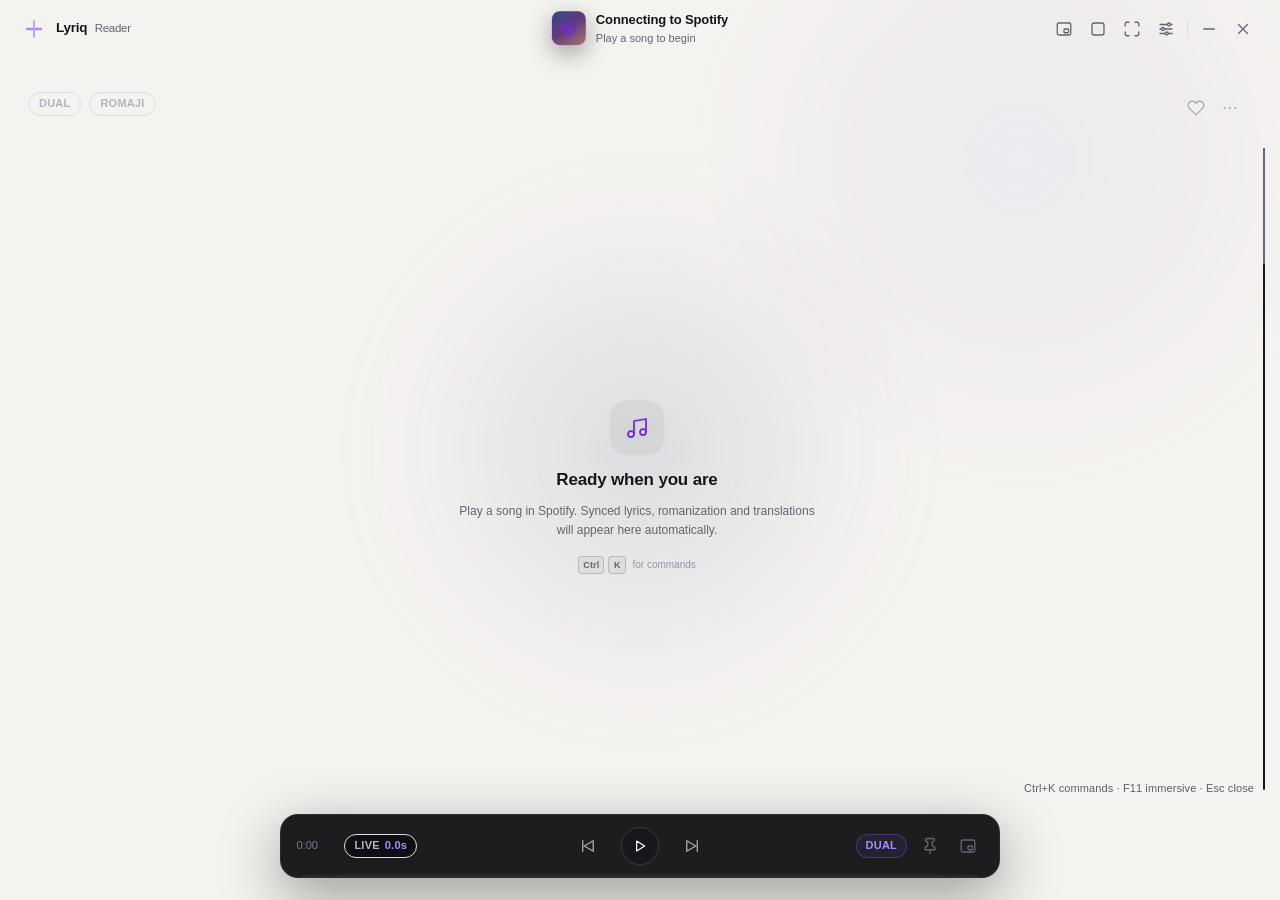
==== commit 3c3553c9: "Implement exact Lyriq UI/UX redesign strictly adhering to design handoff" ====
--- a/web/index.html
+++ b/web/index.html
@@ -72,7 +72,8 @@
   <div class="album-backdrop" id="albumBackdrop" aria-hidden="true"></div>
 
   <div class="app-shell" id="appShell">
-    <div class="square-header pywebview-drag-region" id="squareHeader">
+    <div class="album-glow" id="albumGlow" aria-hidden="true"></div>
+    <div class="square-header pywebview-drag-region" id="squareHeader" hidden>
       <span class="square-title" id="squareTitle">Connecting…</span>
       <div class="square-header-actions no-drag">
         <button class="icon-btn square-mini-btn" id="btnSquarePin" type="button" aria-label="Always on top" data-tooltip="Always on top">
@@ -153,6 +154,7 @@
       <span class="tag tag-view" id="viewModeBadge">DUAL</span>
       <span class="tag tag-lang" id="flagBadge" hidden></span>
       <span class="tag tag-romaji" id="romajiBadge" hidden>ROMAJI</span>
+      <span class="tag provider-badge" id="providerBadge" hidden></span>
       <span class="tag unsynced-badge" id="syncBadge" hidden>UNSYNCED</span>
       <span class="tag ghost-badge" id="ghostBadge" hidden>GHOST</span>
       <span class="tag timer-badge" id="sleepTimerBadge" tabindex="0" role="button" aria-label="Sleep timer active. Activate to cancel." hidden>
@@ -307,7 +309,7 @@
       </div>
     </footer>
 
-    <footer class="square-footer" id="squareFooter">
+    <footer class="square-footer" id="squareFooter" hidden>
       <div class="square-progress-bar" id="squareScrubTrack" role="slider" tabindex="0" aria-label="Seek" aria-valuemin="0" aria-valuemax="0" aria-valuenow="0">
         <span class="square-progress-fill" id="squareScrubFill"></span>
       </div>
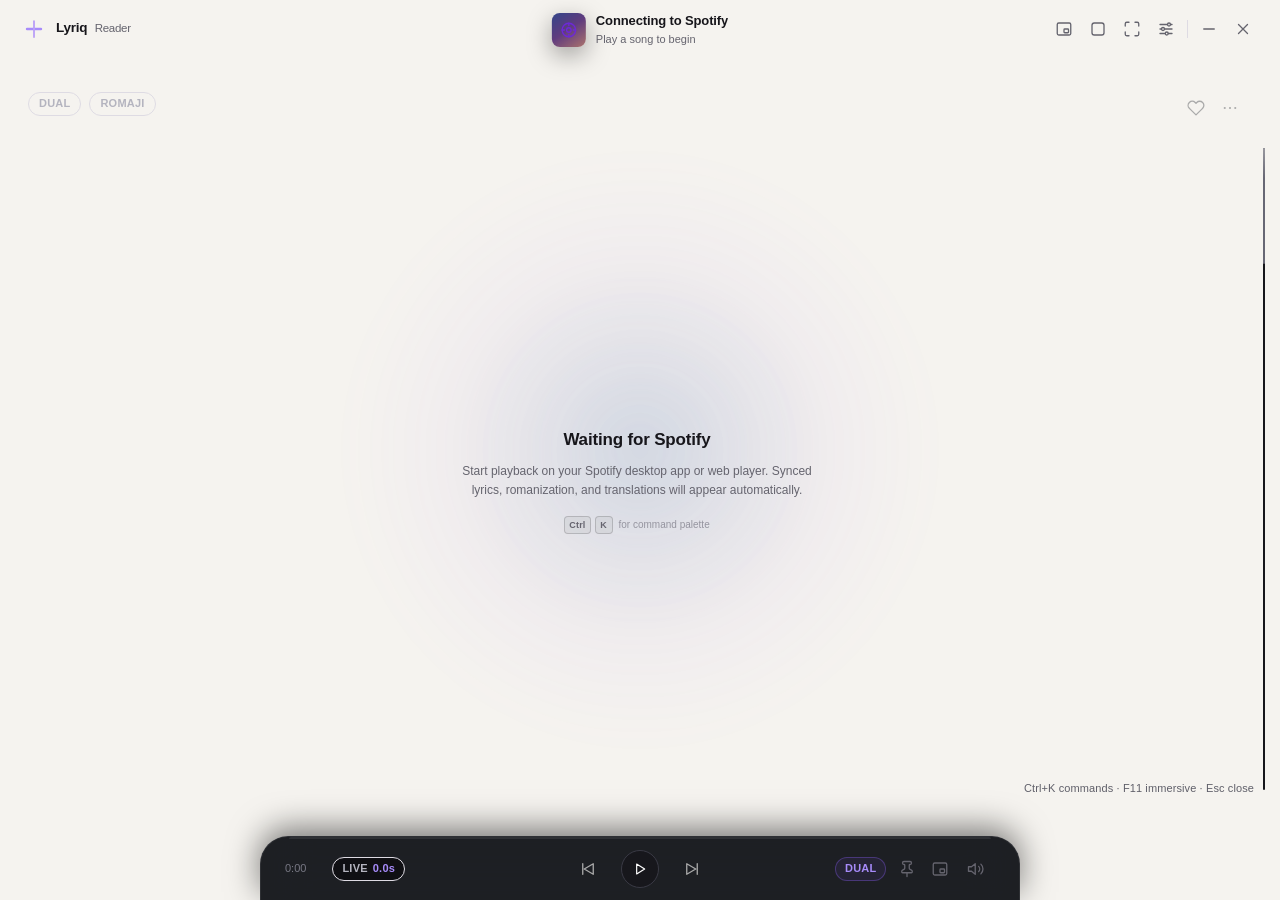
==== commit 3ecc7ca7: "feat: Add volume slider with WASAPI control, custom Discord RPC, subline karaoke wrap, and queue mod" ====
--- a/web/index.html
+++ b/web/index.html
@@ -67,15 +67,21 @@
     <symbol id="icon-external" viewBox="0 0 24 24"><path d="M14 3h7v7M21 3l-9 9M18 13v6a2 2 0 0 1-2 2H5a2 2 0 0 1-2-2V8a2 2 0 0 1 2-2h6"/></symbol>
     <symbol id="icon-wifi" viewBox="0 0 24 24"><path d="M2 8.8a16 16 0 0 1 20 0M5 12.5a11 11 0 0 1 14 0M8.5 16a6 6 0 0 1 7 0"/><circle cx="12" cy="19.5" r=".6" fill="currentColor" stroke="none"/></symbol>
     <symbol id="icon-window" viewBox="0 0 24 24"><rect x="3" y="4" width="18" height="16" rx="2"/><path d="M3 9h18"/></symbol>
+    <symbol id="icon-github" viewBox="0 0 24 24"><path d="M12 2C6.477 2 2 6.484 2 12.017c0 4.425 2.865 8.18 6.839 9.504.5.092.682-.217.682-.483 0-.237-.008-.868-.013-1.703-2.782.605-3.369-1.343-3.369-1.343-.454-1.158-1.11-1.466-1.11-1.466-.908-.62.069-.608.069-.608 1.003.07 1.53 1.032 1.53 1.032.892 1.53 2.341 1.088 2.91.832.092-.647.35-1.088.636-1.338-2.22-.253-4.555-1.113-4.555-4.951 0-1.093.39-1.988 1.029-2.688-.103-.253-.446-1.272.098-2.65 0 0 .84-.27 2.75 1.026A9.564 9.564 0 0 1 12 6.844c.85.004 1.705.115 2.504.337 1.909-1.296 2.747-1.027 2.747-1.027.546 1.379.202 2.398.1 2.651.64.7 1.028 1.595 1.028 2.688 0 3.848-2.339 4.695-4.566 4.943.359.309.678.92.678 1.855 0 1.338-.012 2.419-.012 2.747 0 .268.18.58.688.482A10.019 10.019 0 0 0 22 12.017C22 6.484 17.522 2 12 2z"/></symbol>
+    <symbol id="icon-list" viewBox="0 0 24 24"><line x1="8" y1="6" x2="21" y2="6"/><line x1="8" y1="12" x2="21" y2="12"/><line x1="8" y1="18" x2="21" y2="18"/><line x1="3" y1="6" x2="3.01" y2="6"/><line x1="3" y1="12" x2="3.01" y2="12"/><line x1="3" y1="18" x2="3.01" y2="18"/></symbol>
   </svg>
 
   <div class="album-backdrop" id="albumBackdrop" aria-hidden="true"></div>
 
   <div class="app-shell" id="appShell">
     <div class="album-glow" id="albumGlow" aria-hidden="true"></div>
+    <div class="ghost-hud-hint"><b>Ghost HUD</b> &middot; click-through ON &middot; Ctrl+Shift+G</div>
     <div class="square-header pywebview-drag-region" id="squareHeader" hidden>
       <span class="square-title" id="squareTitle">Connecting…</span>
       <div class="square-header-actions no-drag">
+        <button class="icon-btn square-mini-btn" id="btnSquareBgToggle" type="button" aria-label="Toggle album art background" data-tooltip="Toggle album art background">
+          <svg class="icon"><use href="#icon-disc"></use></svg>
+        </button>
         <button class="icon-btn square-mini-btn" id="btnSquarePin" type="button" aria-label="Always on top" data-tooltip="Always on top">
           <svg class="icon"><use href="#icon-pin"></use></svg>
         </button>
@@ -141,6 +147,8 @@
         <button class="menu-item" id="menuDiscord" type="button" role="menuitemcheckbox" aria-checked="true" data-icon="headphones"><span>Discord presence</span></button>
         <div class="menu-sep" role="separator"></div>
         <button class="menu-item" id="btnHistoryOpen" type="button" role="menuitem" data-icon="history"><span>Song history</span></button>
+        <button class="menu-item" id="btnLikedOpen" type="button" role="menuitem" data-icon="heart-filled"><span>Liked songs</span></button>
+        <button class="menu-item" id="btnQueueOpen" type="button" role="menuitem" data-icon="list"><span>Spotify queue</span></button>
         <button class="menu-item" id="btnVocabOpen" type="button" role="menuitem" data-icon="book"><span>Vocabulary</span></button>
         <div class="menu-sep" role="separator"></div>
         <button class="menu-item" id="menuExportLrc" type="button" role="menuitem" data-icon="file-text"><span>Export LRC</span></button>
@@ -204,10 +212,9 @@
 
         <div class="lyrics-scroll" id="lyricsViewport">
           <div class="empty-state" id="idleState">
-            <span class="empty-icon" aria-hidden="true"><svg class="icon"><use href="#icon-music"></use></svg></span>
-            <h2>Ready when you are</h2>
-            <p>Play a song in Spotify. Synced lyrics, romanization and translations will appear here automatically.</p>
-            <div class="empty-hint"><kbd>Ctrl</kbd><kbd>K</kbd><span>for commands</span></div>
+            <h2>Waiting for Spotify</h2>
+            <p>Start playback on your Spotify desktop app or web player. Synced lyrics, romanization, and translations will appear automatically.</p>
+            <div class="empty-hint"><kbd>Ctrl</kbd><kbd>K</kbd><span>for command palette</span></div>
           </div>
 
           <div class="skeleton" id="skeletonState" aria-hidden="true" hidden>
@@ -302,9 +309,15 @@
           <button class="icon-btn" id="btnDockMini" type="button" aria-label="Mini mode" data-tooltip="Mini mode (Ctrl+Shift+M)">
             <svg class="icon"><use href="#icon-pip"></use></svg>
           </button>
-          <button class="icon-btn" id="btnVolume" type="button" aria-label="Volume help" data-tooltip="Scroll the album art to change Windows volume" hidden>
-            <svg class="icon"><use href="#icon-volume"></use></svg>
-          </button>
+          <div class="dock-volume" id="dockVolume">
+            <button class="icon-btn" id="btnVolume" type="button" aria-label="Spotify volume" data-tooltip="Adjust volume">
+              <svg class="icon"><use id="volumeIconUse" href="#icon-volume"></use></svg>
+            </button>
+            <div class="volume-slider-wrap" id="volumeSliderWrap">
+              <input type="range" class="slider volume-slider" id="sliderVolume" min="0" max="100" value="100" step="1" aria-label="Spotify volume">
+              <span class="volume-label" id="volumeLabel">100%</span>
+            </div>
+          </div>
         </div>
       </div>
     </footer>
@@ -492,6 +505,20 @@
             <div><span class="setting-label">Discord presence</span><span class="setting-help">Share the current song on Discord.</span></div>
             <button class="switch" id="checkDiscord" type="button" role="switch" data-tooltip="Discord presence" aria-checked="true" aria-label="Discord presence"><span class="switch-thumb"></span></button>
           </div>
+          <div class="setting-block" style="margin-top: 4px;">
+            <span class="setting-label">Discord Client ID</span>
+            <input type="text" class="input-text" id="inputDiscordClientId" placeholder="Default (1563650212957003939)" aria-label="Discord Application Client ID" style="width: 100%; box-sizing: border-box; background: rgba(255,255,255,0.04); border: 1px solid rgba(255,255,255,0.1); border-radius: 6px; padding: 6px 10px; color: #fff; font-size: 12px; margin-top: 4px;">
+            <p class="setting-help" style="margin-top: 4px;">Custom application ID from Discord Developer Portal. Leave empty for default.</p>
+          </div>
+          <div class="setting-block" style="margin-top: 10px; padding-top: 10px; border-top: 1px solid rgba(255,255,255,0.06);">
+            <span class="setting-label">Spotify Web API Token</span>
+            <input type="password" class="input-text" id="inputSpotifyToken" placeholder="Paste Spotify access token…" aria-label="Spotify API access token" style="width: 100%; box-sizing: border-box; background: rgba(255,255,255,0.04); border: 1px solid rgba(255,255,255,0.1); border-radius: 6px; padding: 6px 10px; color: #fff; font-size: 12px; margin-top: 4px;">
+            <p class="setting-help" style="margin-top: 4px;">Required to view live upcoming queue. Generate a token with <code>user-read-playback-state</code> scope from Spotify Developer Dashboard.</p>
+            <div class="button-row" style="margin-top: 6px;">
+              <button class="btn btn-sm" id="btnSaveSpotifyToken" type="button"><svg class="icon"><use href="#icon-check"></use></svg> Save Token</button>
+              <button class="btn btn-sm" id="btnOpenSpotifyDev" type="button"><svg class="icon"><use href="#icon-external"></use></svg> Spotify Dashboard</button>
+            </div>
+          </div>
           <div class="setting-row">
             <div><span class="setting-label">Always on top</span><span class="setting-help">Keep the window above other apps.</span></div>
             <button class="switch" id="checkPin" type="button" role="switch" data-tooltip="Always on top" aria-checked="false" aria-label="Always on top"><span class="switch-thumb"></span></button>
@@ -586,6 +613,25 @@
             <div><dt>Translation</dt><dd>Google Translate</dd></div>
             <div><dt>Interface</dt><dd>Vanilla HTML, CSS and JavaScript</dd></div>
           </dl>
+          <div class="setting-block" style="margin-top: 14px;">
+            <span class="setting-label">Source Code & Releases</span>
+            <div class="button-row" style="margin-top: 8px;">
+              <a class="btn btn-sm" id="btnGithubRepo" href="https://github.com/Kingof3O/Lyriq" target="_blank" rel="noopener noreferrer">
+                <svg class="icon"><use href="#icon-github"></use></svg> GitHub Repository
+              </a>
+              <button class="btn btn-sm" id="btnCheckUpdates" type="button">
+                <svg class="icon"><use href="#icon-refresh"></use></svg> Check for updates
+              </button>
+            </div>
+            <p class="setting-help" id="updateStatusText">Lyriq v3.0.0 · Up to date</p>
+          </div>
+          <div class="setting-row">
+            <div>
+              <span class="setting-label">Automatic updates</span>
+              <span class="setting-help">Check GitHub for new releases on startup.</span>
+            </div>
+            <button class="switch" id="checkAutoUpdate" type="button" role="switch" aria-checked="true" aria-label="Automatic update checks"><span class="switch-thumb"></span></button>
+          </div>
         </section>
       </div>
     </aside>
@@ -598,10 +644,30 @@
         <button class="icon-btn" id="btnHistoryClose" type="button" aria-label="Close history" data-tooltip="Close"><svg class="icon"><use href="#icon-close"></use></svg></button>
       </header>
       <div class="modal-toolbar">
-        <label class="search-field"><svg class="icon" aria-hidden="true"><use href="#icon-search"></use></svg><input id="historySearch" type="search" placeholder="Search history" aria-label="Search song history"></label>
+        <div style="display: flex; gap: 10px; align-items: center; width: 100%;">
+          <label class="search-field" style="flex: 1;"><svg class="icon" aria-hidden="true"><use href="#icon-search"></use></svg><input id="historySearch" type="search" placeholder="Search songs..." aria-label="Search song history"></label>
+          <div class="segmented" id="historyTabGroup" role="group" aria-label="Filter library" style="margin: 0; flex-shrink: 0;">
+            <button type="button" class="active" id="btnHistoryAll">All</button>
+            <button type="button" id="btnHistoryLiked"><svg class="icon" aria-hidden="true"><use href="#icon-heart-filled"></use></svg> Liked</button>
+          </div>
+        </div>
       </div>
       <div class="modal-body" id="historyList"></div>
       <footer class="modal-foot">Choose a song to preview its lyrics. Playback stays on the live track.</footer>
+    </div>
+  </div>
+
+  <div class="overlay" id="queueModal" hidden>
+    <div class="modal" role="dialog" aria-modal="true" aria-labelledby="queueTitle" tabindex="-1">
+      <header class="modal-head">
+        <div><span class="eyebrow">Playback</span><h2 id="queueTitle">Upcoming Queue</h2></div>
+        <div class="modal-head-actions">
+          <button class="icon-btn" id="btnQueueRefresh" type="button" aria-label="Refresh queue" data-tooltip="Refresh queue"><svg class="icon"><use href="#icon-refresh"></use></svg></button>
+          <button class="icon-btn" id="btnQueueClose" type="button" aria-label="Close queue" data-tooltip="Close"><svg class="icon"><use href="#icon-close"></use></svg></button>
+        </div>
+      </header>
+      <div class="modal-body" id="queueList"></div>
+      <footer class="modal-foot">Live playback queue from Spotify.</footer>
     </div>
   </div>
 
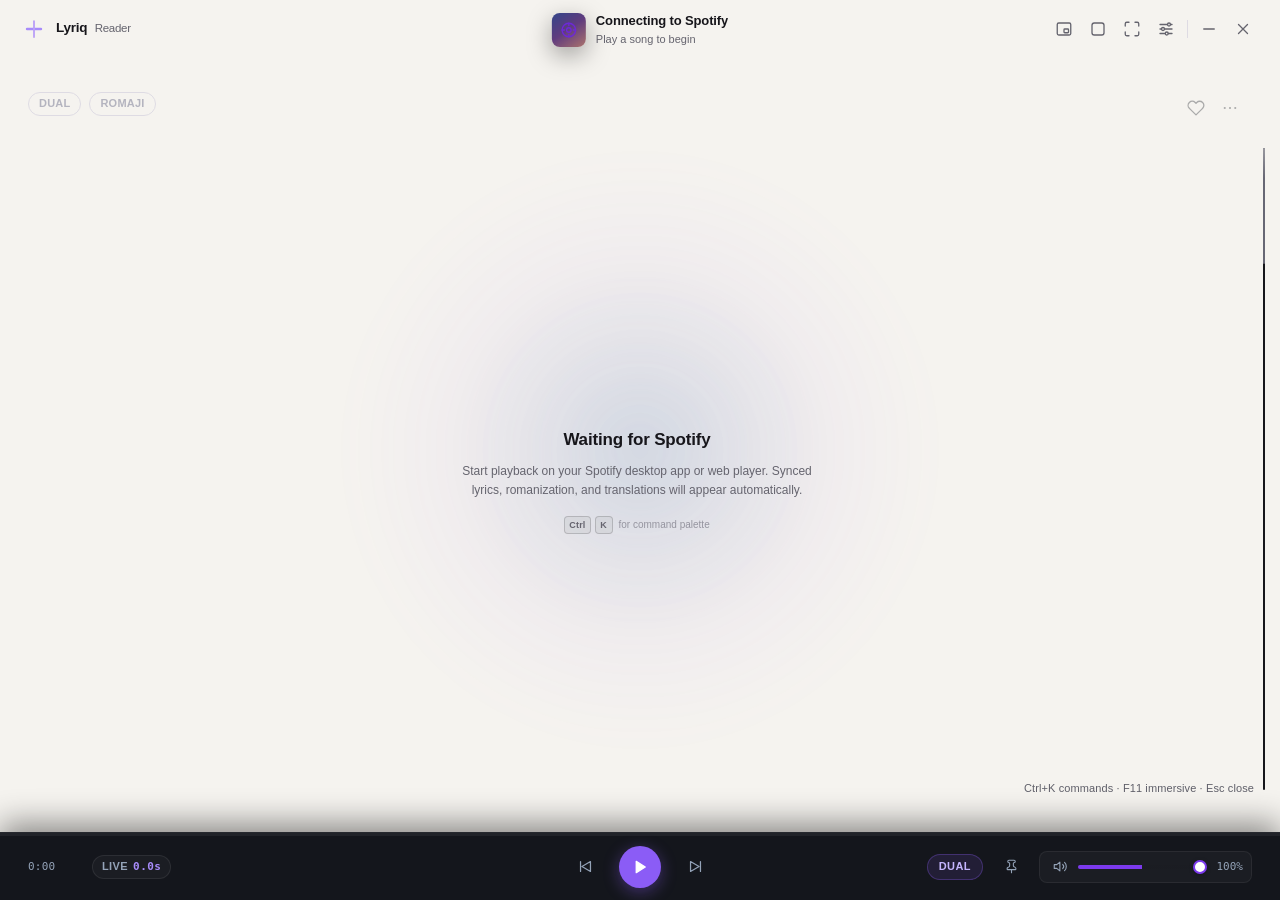
==== commit 26446e3b: "refactor: Modernize edge-to-edge player dock with full-width scrubber and balanced 3-zone flex layou" ====
--- a/web/index.html
+++ b/web/index.html
@@ -306,9 +306,6 @@
           <button class="icon-btn" id="btnDockPin" type="button" aria-label="Always on top" data-tooltip="Always on top">
             <svg class="icon"><use href="#icon-pin"></use></svg>
           </button>
-          <button class="icon-btn" id="btnDockMini" type="button" aria-label="Mini mode" data-tooltip="Mini mode (Ctrl+Shift+M)">
-            <svg class="icon"><use href="#icon-pip"></use></svg>
-          </button>
           <div class="dock-volume" id="dockVolume">
             <button class="icon-btn" id="btnVolume" type="button" aria-label="Spotify volume" data-tooltip="Adjust volume">
               <svg class="icon"><use id="volumeIconUse" href="#icon-volume"></use></svg>
